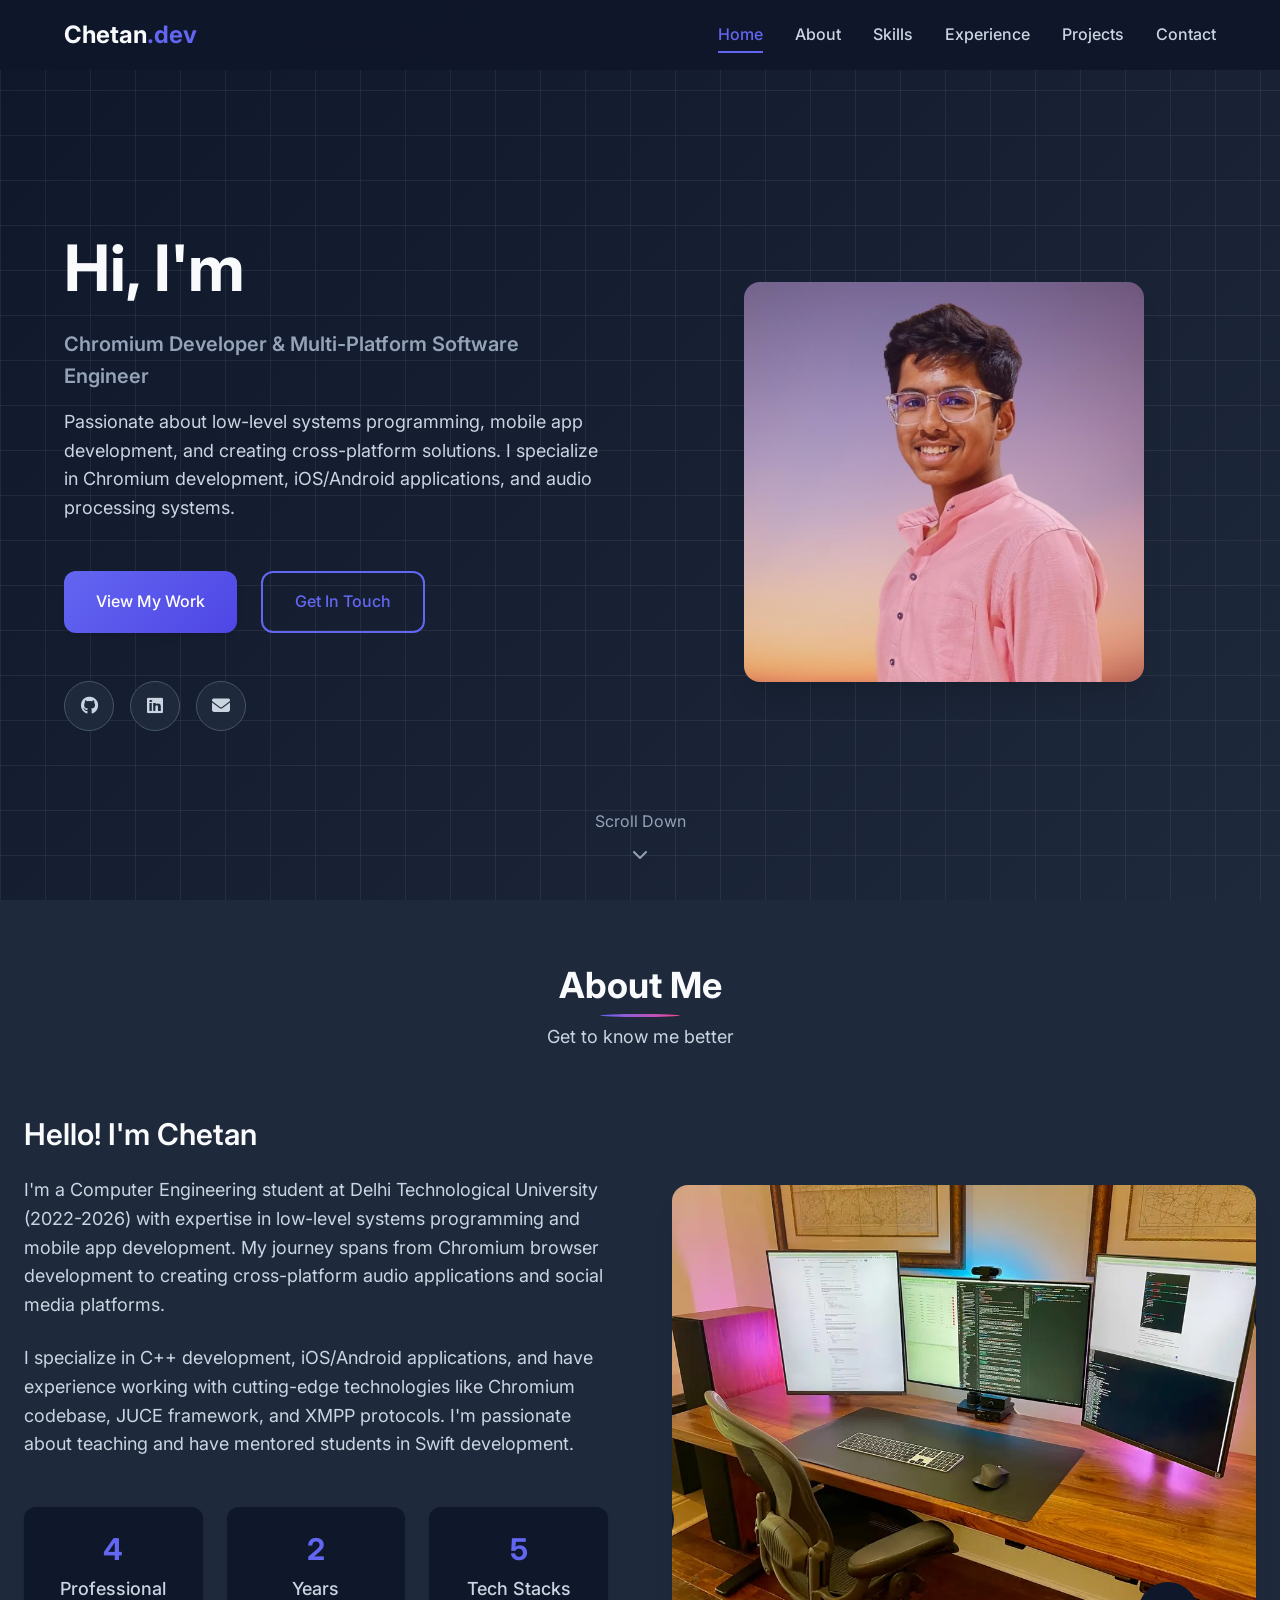
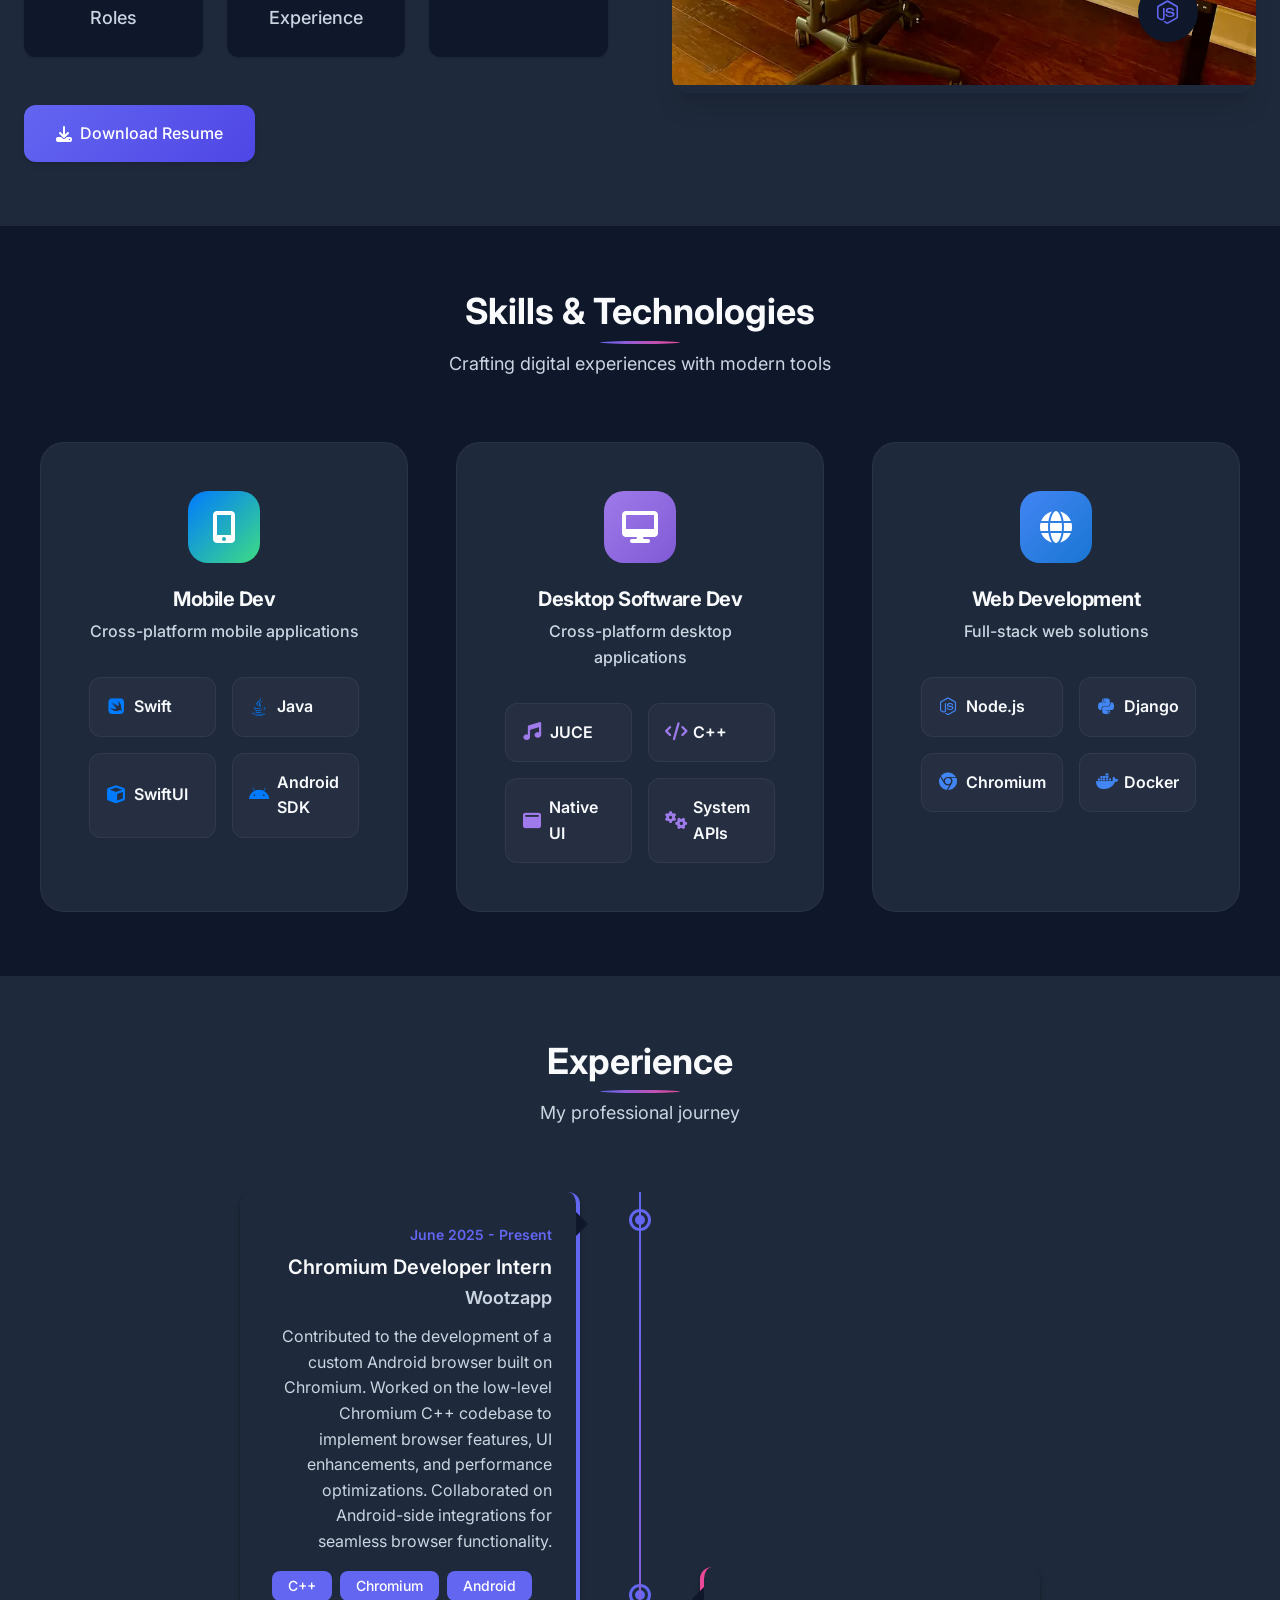
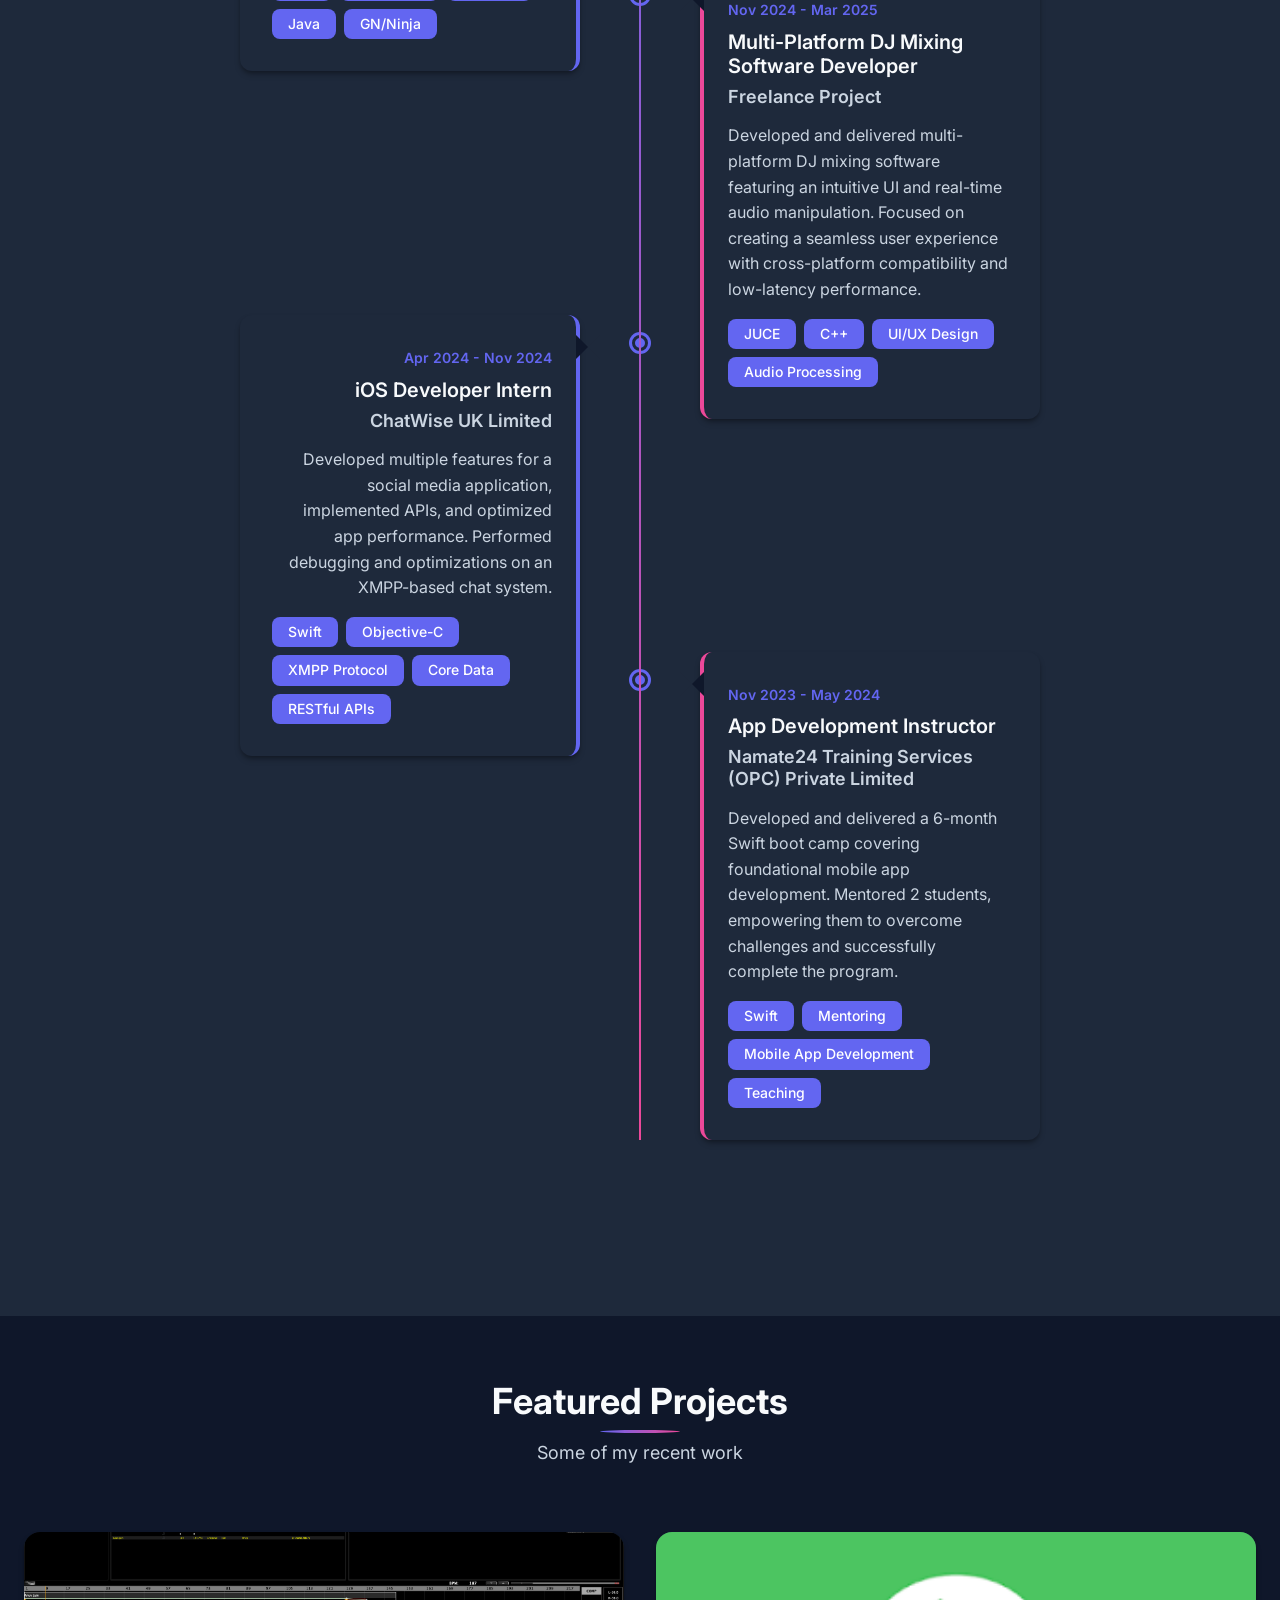
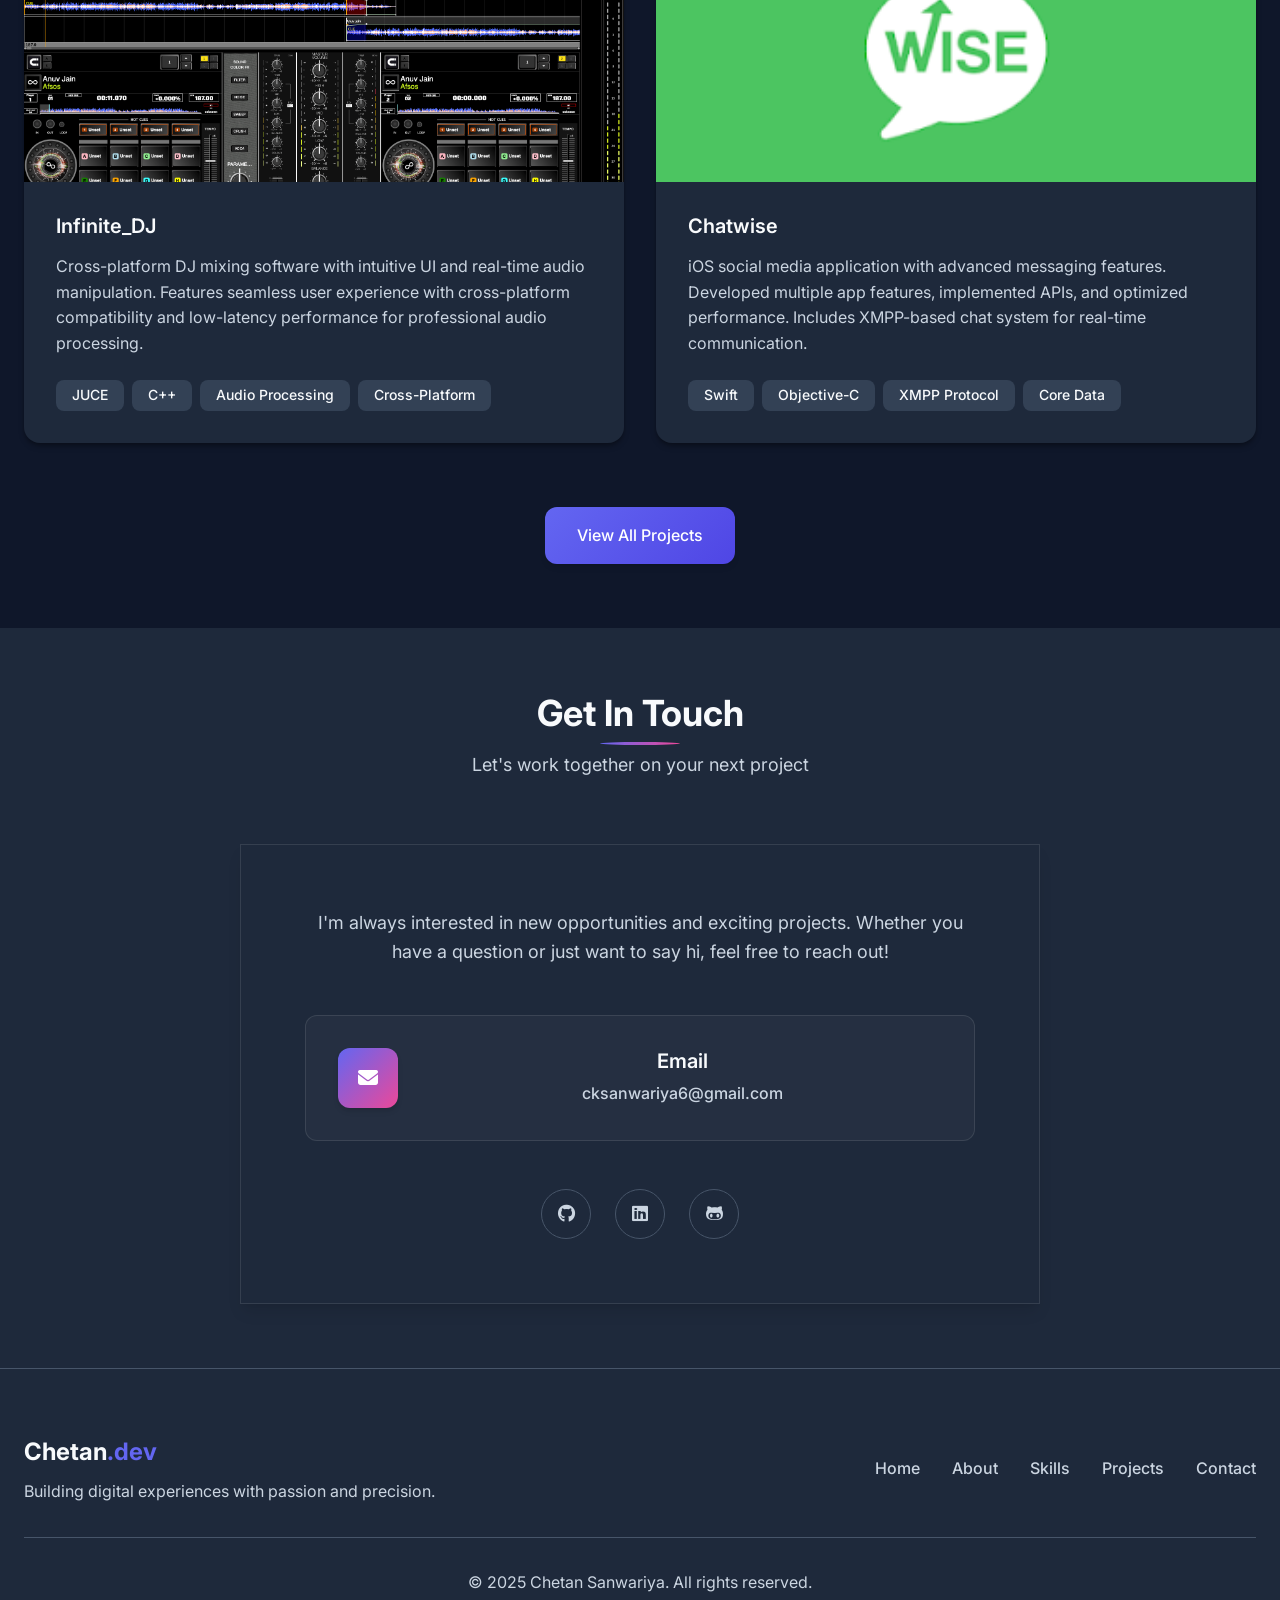
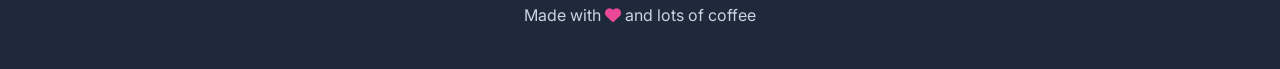
==== index.html @ a06274ca "create basic site" ====
<!DOCTYPE html>
<html lang="en">
<head>
    <meta charset="UTF-8">
    <meta name="viewport" content="width=device-width, initial-scale=1.0">
    <title>Chetan - Portfolio</title>
    <meta name="description" content="Professional portfolio of Chetan - Chromium Developer, iOS Developer, and Multi-Platform Software Engineer">
    <meta name="keywords" content="chromium developer, ios developer, software engineer, portfolio, chetan, c++, swift, juce">
    <meta name="author" content="Chetan Sanwariya">
    
    <!-- Favicon -->
    <link rel="icon" type="image/x-icon" href="assets/icons/favicon.ico">
    
    <!-- CSS -->
    <link rel="stylesheet" href="assets/css/style.css">
    <link rel="stylesheet" href="assets/css/responsive.css">
    
    <!-- Google Fonts -->
    <link href="https://fonts.googleapis.com/css2?family=Inter:wght@300;400;500;600;700&display=swap" rel="stylesheet">
    
    <!-- Font Awesome Icons -->
    <link rel="stylesheet" href="https://cdnjs.cloudflare.com/ajax/libs/font-awesome/6.4.0/css/all.min.css">
    
    <!-- AOS Animation Library -->
    <link href="https://unpkg.com/aos@2.3.1/dist/aos.css" rel="stylesheet">
</head>
<body>
    <!-- Loading Screen -->
    <div id="loading-screen">
        <div class="loader">
            <div class="loader-inner"></div>
        </div>
    </div>

    <!-- Navigation -->
    <nav class="navbar" id="navbar">
        <div class="nav-container">
            <div class="nav-logo">
                <a href="#home">Chetan<span>.dev</span></a>
            </div>
            <div class="nav-menu" id="nav-menu">
                <a href="#home" class="nav-link active">Home</a>
                <a href="#about" class="nav-link">About</a>
                <a href="#skills" class="nav-link">Skills</a>
                <a href="#experience" class="nav-link">Experience</a>
                <a href="#projects" class="nav-link">Projects</a>
                <a href="#contact" class="nav-link">Contact</a>
            </div>
            <div class="nav-toggle" id="nav-toggle">
                <span></span>
                <span></span>
                <span></span>
            </div>
        </div>
    </nav>

    <!-- Hero Section -->
    <section id="home" class="hero">
        <div class="hero-container">
            <div class="hero-content" data-aos="fade-up">
                <div class="hero-text">
                    <h1 class="hero-title">
                        Hi, I'm <span class="gradient-text">Chetan</span>
                    </h1>
                    <p class="hero-subtitle">Chromium Developer & Multi-Platform Software Engineer</p>
                    <p class="hero-description">
                        Passionate about low-level systems programming, mobile app development, and creating cross-platform solutions.
                        I specialize in Chromium development, iOS/Android applications, and audio processing systems.
                    </p>
                    <div class="hero-buttons">
                        <a href="#projects" class="btn btn-primary">View My Work</a>
                        <a href="#contact" class="btn btn-secondary">Get In Touch</a>
                    </div>
                    <div class="hero-social">
                        <a href="https://github.com/Dramaticking" target="_blank" class="social-link">
                            <i class="fab fa-github"></i>
                        </a>
                        <a href="https://linkedin.com/in/Chetan" target="_blank" class="social-link">
                            <i class="fab fa-linkedin"></i>
                        </a>
                        <a href="mailto:cksanwariya6@gmail.com" class="social-link">
                            <i class="fas fa-envelope"></i>
                        </a>
                    </div>
                </div>
                <div class="hero-image">
                    <div class="image-container">
                        <img src="assets/images/profile.jpg" alt=" Chetan Sanwariya" class="profile-img">
                        <div class="image-overlay"></div>
                    </div>
                </div>
            </div>
            <div class="scroll-indicator">
                <span>Scroll Down</span>
                <div class="scroll-arrow">
                    <i class="fas fa-chevron-down"></i>
                </div>
            </div>
        </div>
    </section>

    <!-- About Section -->
    <section id="about" class="about">
        <div class="container">
            <div class="section-header" data-aos="fade-up">
                <h2 class="section-title">About Me</h2>
                <p class="section-subtitle">Get to know me better</p>
            </div>
            <div class="about-content">
                <div class="about-text" data-aos="fade-right">
                    <h3>Hello! I'm Chetan</h3>
                    <p>
                        I'm a Computer Engineering student at Delhi Technological University (2022-2026) with expertise in 
                        low-level systems programming and mobile app development. My journey spans from Chromium browser development 
                        to creating cross-platform audio applications and social media platforms.
                    </p>
                    <p>
                        I specialize in C++ development, iOS/Android applications, and have experience working with 
                        cutting-edge technologies like Chromium codebase, JUCE framework, and XMPP protocols. 
                        I'm passionate about teaching and have mentored students in Swift development.
                    </p>
                    <div class="about-stats">
                        <div class="stat">
                            <h4>4+</h4>
                            <p>Professional Roles</p>
                        </div>
                        <div class="stat">
                            <h4>2+</h4>
                            <p>Years Experience</p>
                        </div>
                        <div class="stat">
                            <h4>5+</h4>
                            <p>Tech Stacks</p>
                        </div>
                    </div>
                    <a href="assets/documents/Chetan_Resume.pdf" download class="btn btn-primary">
                        <i class="fas fa-download"></i> Download Resume
                    </a>
                </div>
                <div class="about-image" data-aos="fade-left">
                    <div class="about-img-container">
                        <img src="assets/images/about-me.jpg" alt="About Chetan" class="about-img">
                        <div class="floating-elements">
                            <div class="floating-element" style="--delay: 0s">
                                <i class="fab fa-js"></i>
                            </div>
                            <div class="floating-element" style="--delay: 1s">
                                <i class="fab fa-react"></i>
                            </div>
                            <div class="floating-element" style="--delay: 2s">
                                <i class="fab fa-node-js"></i>
                            </div>
                        </div>
                    </div>
                </div>
            </div>
        </div>
    </section>

    <!-- Skills Section -->
    <section id="skills" class="skills">
        <div class="container">
            <div class="section-header" data-aos="fade-up">
                <h2 class="section-title">Skills & Technologies</h2>
                <p class="section-subtitle">Crafting digital experiences with modern tools</p>
            </div>
            
            <div class="skills-platform-grid" data-aos="fade-up" data-aos-delay="200">
                <!-- Mobile Platform -->
                <div class="platform-card mobile-platform">
                    <div class="platform-header">
                        <div class="platform-icon">
                            <i class="fas fa-mobile-alt"></i>
                        </div>
                        <h3>Mobile Dev</h3>
                        <p class="platform-subtitle">Cross-platform mobile applications</p>
                    </div>
                    <div class="platform-technologies">
                        <div class="tech-item">
                            <i class="fab fa-swift"></i>
                            <span>Swift</span>
                        </div>
                        <div class="tech-item">
                            <i class="fab fa-java"></i>
                            <span>Java</span>
                        </div>
                        <div class="tech-item">
                            <i class="fas fa-cube"></i>
                            <span>SwiftUI</span>
                        </div>
                        <div class="tech-item">
                            <i class="fab fa-android"></i>
                            <span>Android SDK</span>
                        </div>
                    </div>
                </div>

                <!-- Desktop Platform -->
                <div class="platform-card desktop-platform">
                    <div class="platform-header">
                        <div class="platform-icon">
                            <i class="fas fa-desktop"></i>
                        </div>
                        <h3>Desktop Software Dev</h3>
                        <p class="platform-subtitle">Cross-platform desktop applications</p>
                    </div>
                    <div class="platform-technologies">
                        <div class="tech-item">
                            <i class="fas fa-music"></i>
                            <span>JUCE</span>
                        </div>
                        <div class="tech-item">
                            <i class="fas fa-code"></i>
                            <span>C++</span>
                        </div>
                        <div class="tech-item">
                            <i class="fas fa-window-maximize"></i>
                            <span>Native UI</span>
                        </div>
                        <div class="tech-item">
                            <i class="fas fa-cogs"></i>
                            <span>System APIs</span>
                        </div>
                    </div>
                </div>

                <!-- Web Platform -->
                <div class="platform-card web-platform">
                    <div class="platform-header">
                        <div class="platform-icon">
                            <i class="fas fa-globe"></i>
                        </div>
                        <h3>Web Development</h3>
                        <p class="platform-subtitle">Full-stack web solutions</p>
                    </div>
                    <div class="platform-technologies">
                        <div class="tech-item">
                            <i class="fab fa-node-js"></i>
                            <span>Node.js</span>
                        </div>
                        <div class="tech-item">
                            <i class="fab fa-python"></i>
                            <span>Django</span>
                        </div>
                        <div class="tech-item">
                            <i class="fab fa-chrome"></i>
                            <span>Chromium</span>
                        </div>
                        <div class="tech-item">
                            <i class="fab fa-docker"></i>
                            <span>Docker</span>
                        </div>
                    </div>
                </div>
            </div>
        </div>
    </section>

    <!-- Experience Section -->
    <section id="experience" class="experience">
        <div class="container">
            <div class="section-header" data-aos="fade-up">
                <h2 class="section-title">Experience</h2>
                <p class="section-subtitle">My professional journey</p>
            </div>
            <div class="timeline">
                <div class="timeline-item" data-aos="fade-up" data-aos-delay="100">
                    <div class="timeline-dot"></div>
                    <div class="timeline-content">
                        <div class="timeline-date">June 2025 - Present</div>
                        <h3>Chromium Developer Intern</h3>
                        <h4>Wootzapp</h4>
                        <p>
                            Contributed to the development of a custom Android browser built on Chromium.
                            Worked on the low-level Chromium C++ codebase to implement browser features, UI enhancements, and performance optimizations.
                            Collaborated on Android-side integrations for seamless browser functionality.
                        </p>
                        <div class="timeline-skills">
                            <span>C++</span>
                            <span>Chromium</span>
                            <span>Android</span>
                            <span>Java</span>
                            <span>GN/Ninja</span>
                        </div>
                    </div>
                </div>
                
                <div class="timeline-item" data-aos="fade-up" data-aos-delay="200">
                    <div class="timeline-dot"></div>
                    <div class="timeline-content">
                        <div class="timeline-date">Nov 2024 - Mar 2025</div>
                        <h3>Multi-Platform DJ Mixing Software Developer</h3>
                        <h4>Freelance Project</h4>
                        <p>
                            Developed and delivered multi-platform DJ mixing software featuring an intuitive UI and real-time audio manipulation.
                            Focused on creating a seamless user experience with cross-platform compatibility and low-latency performance.
                        </p>
                        <div class="timeline-skills">
                            <span>JUCE</span>
                            <span>C++</span>
                            <span>UI/UX Design</span>
                            <span>Audio Processing</span>
                        </div>
                    </div>
                </div>
                
                <div class="timeline-item" data-aos="fade-up" data-aos-delay="300">
                    <div class="timeline-dot"></div>
                    <div class="timeline-content">
                        <div class="timeline-date">Apr 2024 - Nov 2024</div>
                        <h3>iOS Developer Intern</h3>
                        <h4>ChatWise UK Limited</h4>
                        <p>
                            Developed multiple features for a social media application, implemented APIs, and optimized app performance.
                            Performed debugging and optimizations on an XMPP-based chat system.
                        </p>
                        <div class="timeline-skills">
                            <span>Swift</span>
                            <span>Objective-C</span>
                            <span>XMPP Protocol</span>
                            <span>Core Data</span>
                            <span>RESTful APIs</span>
                        </div>
                    </div>
                </div>

                <div class="timeline-item" data-aos="fade-up" data-aos-delay="400">
                    <div class="timeline-dot"></div>
                    <div class="timeline-content">
                        <div class="timeline-date">Nov 2023 - May 2024</div>
                        <h3>App Development Instructor</h3>
                        <h4>Namate24 Training Services (OPC) Private Limited</h4>
                        <p>
                            Developed and delivered a 6-month Swift boot camp covering foundational mobile app development.
                            Mentored 2 students, empowering them to overcome challenges and successfully complete the program.
                        </p>
                        <div class="timeline-skills">
                            <span>Swift</span>
                            <span>Mentoring</span>
                            <span>Mobile App Development</span>
                            <span>Teaching</span>
                        </div>
                    </div>
                </div>
            </div>
        </div>
    </section>

    <!-- Projects Section -->
    <section id="projects" class="projects">
        <div class="container">
            <div class="section-header" data-aos="fade-up">
                <h2 class="section-title">Featured Projects</h2>
                <p class="section-subtitle">Some of my recent work</p>
            </div>
            <div class="projects-grid">
                <div class="project-card" data-aos="fade-up" data-aos-delay="100">
                    <div class="project-image">
                        <img src="assets/images/infinite_DJ.jpg" alt="Infinite_DJ">
                        <div class="project-overlay">
                            <div class="project-links">
                                <a href="https://github.com/dramaticking99/DJ_Project" target="_blank" class="project-link" title="View Code">
                                    <i class="fab fa-github"></i>
                                </a>
                            </div>
                        </div>
                    </div>
                    <div class="project-content">
                        <h3>Infinite_DJ</h3>
                        <p>Cross-platform DJ mixing software with intuitive UI and real-time audio manipulation. Features seamless user experience with cross-platform compatibility and low-latency performance for professional audio processing.</p>
                        <div class="project-tech">
                            <span>JUCE</span>
                            <span>C++</span>
                            <span>Audio Processing</span>
                            <span>Cross-Platform</span>
                        </div>
                    </div>
                </div>
                
                <div class="project-card" data-aos="fade-up" data-aos-delay="200">
                    <div class="project-image">
                        <img src="assets/images/chatwise.jpg" alt="Chatwise">
                        <div class="project-overlay">
                            <div class="project-links">
                                <!-- No links for Chatwise -->
                            </div>
                        </div>
                    </div>
                    <div class="project-content">
                        <h3>Chatwise</h3>
                        <p>iOS social media application with advanced messaging features. Developed multiple app features, implemented APIs, and optimized performance. Includes XMPP-based chat system for real-time communication.</p>
                        <div class="project-tech">
                            <span>Swift</span>
                            <span>Objective-C</span>
                            <span>XMPP Protocol</span>
                            <span>Core Data</span>
                        </div>
                    </div>
                </div>
            </div>
            <div class="projects-cta" data-aos="fade-up">
                <a href="https://github.com/dramaticking99?tab=repositories" target="_blank" rel="noopener noreferrer" class="btn btn-primary">View All Projects</a>
            </div>
        </div>
    </section>

    <!-- Contact Section -->
    <section id="contact" class="contact">
        <div class="container">
            <div class="section-header" data-aos="fade-up">
                <h2 class="section-title">Get In Touch</h2>
                <p class="section-subtitle">Let's work together on your next project</p>
            </div>
            <div class="contact-content">
                <div class="contact-info" data-aos="fade-right">
                    <p>
                        I'm always interested in new opportunities and exciting projects. 
                        Whether you have a question or just want to say hi, feel free to reach out!
                    </p>
                    <div class="contact-details">
                        <a href="mailto:cksanwariya6@gmail.com" class="contact-item">
                            <div class="contact-icon">
                                <i class="fas fa-envelope"></i>
                            </div>
                            <div class="contact-text">
                                <h4>Email</h4>
                                <p>cksanwariya6@gmail.com</p>
                            </div>
                        </a>
                    </div>
                    <div class="contact-social">
                        <a href="https://github.com/Dramaticking" target="_blank" class="social-link">
                            <i class="fab fa-github"></i>
                        </a>
                        <a href="https://linkedin.com/in/Chetan" target="_blank" class="social-link">
                            <i class="fab fa-linkedin"></i>
                        </a>
                        <a href="https://github.com/dramaticking99" target="_blank" class="social-link">
                            <i class="fab fa-github-alt"></i>
                        </a>
                    </div>
                </div>
            </div>
        </div>
    </section>

    <!-- Footer -->
    <footer class="footer">
        <div class="container">
            <div class="footer-content">
                <div class="footer-left">
                    <div class="footer-logo">
                        <a href="#home">Chetan<span>.dev</span></a>
                    </div>
                    <p>Building digital experiences with passion and precision.</p>
                </div>
                <div class="footer-right">
                    <div class="footer-links">
                        <a href="#home">Home</a>
                        <a href="#about">About</a>
                        <a href="#skills">Skills</a>
                        <a href="#projects">Projects</a>
                        <a href="#contact">Contact</a>
                    </div>
                </div>
            </div>
            <div class="footer-bottom">
                <p>&copy; 2025 Chetan Sanwariya. All rights reserved.</p>
                <p>Made with <i class="fas fa-heart"></i> and lots of coffee</p>
            </div>
        </div>
    </footer>

    <!-- Back to Top Button -->
    <button id="back-to-top" class="back-to-top">
        <i class="fas fa-chevron-up"></i>
    </button>

    <!-- JavaScript -->
    <script src="https://unpkg.com/aos@2.3.1/dist/aos.js"></script>
    <script src="assets/js/main.js"></script>
</body>
</html>
---- assets/css/style.css ----
/* ===== VARIABLES ===== */
:root {
  /* Colors */
  --primary-color: #6366f1;
  --primary-color-rgb: 99, 102, 241;
  --primary-dark: #4f46e5;
  --secondary-color: #ec4899;
  --accent-color: #10b981;
  --text-primary: #1f2937;
  --text-secondary: #6b7280;
  --text-light: #9ca3af;
  --bg-primary: #ffffff;
  --bg-secondary: #f9fafb;
  --bg-tertiary: #f3f4f6;
  --border-color: #e5e7eb;
  
  /* Dark mode colors */
  --dark-bg-primary: #0f172a;
  --dark-bg-secondary: #1e293b;
  --dark-bg-tertiary: #334155;
  --dark-text-primary: #f8fafc;
  --dark-text-secondary: #cbd5e1;
  --dark-text-light: #94a3b8;
  --dark-border-color: #475569;
  
  /* Typography */
  --font-primary: 'Inter', sans-serif;
  --font-size-xs: 0.75rem;
  --font-size-sm: 0.875rem;
  --font-size-base: 1rem;
  --font-size-lg: 1.125rem;
  --font-size-xl: 1.25rem;
  --font-size-2xl: 1.5rem;
  --font-size-3xl: 1.875rem;
  --font-size-4xl: 2.25rem;
  --font-size-5xl: 3rem;
  
  /* Spacing */
  --spacing-xs: 0.25rem;
  --spacing-sm: 0.5rem;
  --spacing-md: 1rem;
  --spacing-lg: 1.5rem;
  --spacing-xl: 2rem;
  --spacing-2xl: 3rem;
  --spacing-3xl: 4rem;
  
  /* Shadows */
  --shadow-sm: 0 1px 3px 0 rgba(0, 0, 0, 0.1), 0 1px 2px 0 rgba(0, 0, 0, 0.06);
  --shadow-md: 0 4px 6px -1px rgba(0, 0, 0, 0.1), 0 2px 4px -1px rgba(0, 0, 0, 0.06);
  --shadow-lg: 0 10px 15px -3px rgba(0, 0, 0, 0.1), 0 4px 6px -2px rgba(0, 0, 0, 0.05);
  --shadow-xl: 0 20px 25px -5px rgba(0, 0, 0, 0.1), 0 10px 10px -5px rgba(0, 0, 0, 0.04);
  
  /* Border radius */
  --radius-sm: 0.25rem;
  --radius-md: 0.5rem;
  --radius-lg: 0.75rem;
  --radius-xl: 1rem;
  --radius-full: 50%;
  
  /* Transitions */
  --transition-fast: 0.15s ease-in-out;
  --transition-normal: 0.3s ease-in-out;
  --transition-slow: 0.5s ease-in-out;
  
  /* Z-index */
  --z-dropdown: 1000;
  --z-sticky: 1020;
  --z-fixed: 1030;
  --z-modal-backdrop: 1040;
  --z-modal: 1050;
  --z-popover: 1060;
  --z-tooltip: 1070;
}

/* Dark mode variables */
[data-theme="dark"] {
  --text-primary: var(--dark-text-primary);
  --text-secondary: var(--dark-text-secondary);
  --text-light: var(--dark-text-light);
  --bg-primary: var(--dark-bg-primary);
  --bg-secondary: var(--dark-bg-secondary);
  --bg-tertiary: var(--dark-bg-tertiary);
  --border-color: var(--dark-border-color);
}

/* ===== BASE STYLES ===== */
* {
  margin: 0;
  padding: 0;
  box-sizing: border-box;
}

html {
  scroll-behavior: smooth;
  font-size: 16px;
  scroll-padding-top: 100px; /* Account for fixed navbar */
}

body {
  font-family: var(--font-primary);
  font-size: var(--font-size-base);
  line-height: 1.6;
  color: var(--text-primary);
  background-color: var(--bg-primary);
  overflow-x: hidden;
  transition: all var(--transition-normal);
}

/* Ensure all sections have proper spacing */
section {
  position: relative;
  z-index: 1;
}

/* ===== TYPOGRAPHY ===== */
h1, h2, h3, h4, h5, h6 {
  font-weight: 600;
  line-height: 1.2;
  margin-bottom: var(--spacing-md);
}

h1 { font-size: var(--font-size-5xl); }
h2 { font-size: var(--font-size-4xl); }
h3 { font-size: var(--font-size-3xl); }
h4 { font-size: var(--font-size-2xl); }
h5 { font-size: var(--font-size-xl); }
h6 { font-size: var(--font-size-lg); }

p {
  margin-bottom: var(--spacing-md);
  color: var(--text-secondary);
}

a {
  text-decoration: none;
  color: var(--primary-color);
  transition: all var(--transition-fast);
}

a:hover {
  color: var(--primary-dark);
}

/* ===== UTILITIES ===== */
.container {
  max-width: 1200px;
  margin: 0 auto;
  padding: 0 var(--spacing-lg);
}

@media (max-width: 768px) {
  .container {
    padding: 0 var(--spacing-md);
  }
}

.gradient-text {
  background: linear-gradient(135deg, var(--primary-color), var(--secondary-color));
  -webkit-background-clip: text;
  -webkit-text-fill-color: transparent;
  background-clip: text;
}

.section-header {
  text-align: center;
  margin-bottom: var(--spacing-3xl);
}

.section-title {
  font-size: var(--font-size-4xl);
  font-weight: 700;
  margin-bottom: var(--spacing-md);
  position: relative;
}

.section-title::after {
  content: '';
  position: absolute;
  bottom: -10px;
  left: 50%;
  transform: translateX(-50%);
  width: 80px;
  height: 3px;
  background: linear-gradient(90deg, var(--primary-color), var(--secondary-color));
  border-radius: var(--radius-full);
}

.section-subtitle {
  font-size: var(--font-size-lg);
  color: var(--text-secondary);
  font-weight: 400;
}

/* ===== BUTTONS ===== */
.btn {
  display: inline-flex;
  align-items: center;
  justify-content: center;
  gap: var(--spacing-sm);
  padding: var(--spacing-md) var(--spacing-xl);
  border: none;
  border-radius: var(--radius-lg);
  font-size: var(--font-size-base);
  font-weight: 500;
  text-decoration: none;
  cursor: pointer;
  transition: all var(--transition-normal);
  position: relative;
  overflow: hidden;
}

.btn-primary {
  background: linear-gradient(135deg, var(--primary-color), var(--primary-dark));
  color: white;
  box-shadow: var(--shadow-md);
}

.btn-primary:hover {
  transform: translateY(-2px);
  box-shadow: var(--shadow-lg);
  color: white;
}

.btn-primary::before {
  content: '';
  position: absolute;
  top: 0;
  left: -100%;
  width: 100%;
  height: 100%;
  background: linear-gradient(90deg, transparent, rgba(255, 255, 255, 0.2), transparent);
  transition: left 0.5s;
}

.btn-primary:hover::before {
  left: 100%;
}

.btn-secondary {
  background: transparent;
  color: var(--primary-color);
  border: 2px solid var(--primary-color);
}

.btn-secondary:hover {
  background: var(--primary-color);
  color: white;
  transform: translateY(-2px);
  box-shadow: var(--shadow-md);
}

/* ===== LOADING SCREEN ===== */
#loading-screen {
  position: fixed;
  top: 0;
  left: 0;
  width: 100%;
  height: 100%;
  background: var(--bg-primary);
  display: flex;
  justify-content: center;
  align-items: center;
  z-index: 9999;
  transition: opacity var(--transition-slow), visibility var(--transition-slow);
}

#loading-screen.hidden {
  opacity: 0;
  visibility: hidden;
}

.loader {
  width: 60px;
  height: 60px;
  border: 3px solid var(--border-color);
  border-top: 3px solid var(--primary-color);
  border-radius: var(--radius-full);
  animation: spin 1s linear infinite;
}

@keyframes spin {
  0% { transform: rotate(0deg); }
  100% { transform: rotate(360deg); }
}

/* ===== NAVIGATION ===== */
.navbar {
  position: fixed;
  top: 0;
  left: 0;
  width: 100%;
  background: rgba(15, 23, 42, 0.95);
  backdrop-filter: blur(10px);
  z-index: var(--z-fixed);
  transition: all var(--transition-normal);
}

[data-theme="dark"] .navbar {
  background: rgba(15, 23, 42, 0.95);
}

/* Additional dark mode styles */
[data-theme="dark"] .hero {
  background: linear-gradient(135deg, var(--dark-bg-primary) 0%, var(--dark-bg-secondary) 100%);
}

[data-theme="dark"] .section-title {
  color: var(--dark-text-primary);
}

[data-theme="dark"] .section-subtitle {
  color: var(--dark-text-secondary);
}

[data-theme="dark"] .timeline-content {
  background: var(--dark-bg-secondary);
  border-color: var(--dark-border-color);
  box-shadow: 0 4px 6px -1px rgba(0, 0, 0, 0.3), 0 2px 4px -1px rgba(0, 0, 0, 0.2);
}

[data-theme="dark"] .timeline-content::before {
  border-left-color: var(--dark-bg-secondary);
  border-right-color: var(--dark-bg-secondary);
}

[data-theme="dark"] .project-card {
  background: var(--dark-bg-secondary);
  border-color: var(--dark-border-color);
  box-shadow: 0 4px 6px -1px rgba(0, 0, 0, 0.3), 0 2px 4px -1px rgba(0, 0, 0, 0.2);
}

[data-theme="dark"] .project-card:hover {
  box-shadow: 0 10px 15px -3px rgba(0, 0, 0, 0.4), 0 4px 6px -2px rgba(0, 0, 0, 0.3);
}

[data-theme="dark"] .skill-card {
  background: var(--dark-bg-secondary);
  border-color: var(--dark-border-color);
  box-shadow: 0 4px 6px -1px rgba(0, 0, 0, 0.3), 0 2px 4px -1px rgba(0, 0, 0, 0.2);
}

[data-theme="dark"] .contact-form {
  background: var(--dark-bg-secondary);
  border-color: var(--dark-border-color);
}

[data-theme="dark"] .contact-form .form-group input,
[data-theme="dark"] .contact-form .form-group textarea {
  background: var(--dark-bg-tertiary);
  color: var(--dark-text-primary);
  border-color: var(--dark-border-color);
}

[data-theme="dark"] .contact-form .form-group input::placeholder,
[data-theme="dark"] .contact-form .form-group textarea::placeholder {
  color: var(--dark-text-light);
}

[data-theme="dark"] .contact-form .form-group input:focus,
[data-theme="dark"] .contact-form .form-group textarea:focus {
  border-color: var(--primary-color);
  box-shadow: 0 0 0 3px rgba(99, 102, 241, 0.1);
}

[data-theme="dark"] .filter-btn {
  background: var(--dark-bg-secondary);
  color: var(--dark-text-secondary);
  border-color: var(--dark-border-color);
}

[data-theme="dark"] .filter-btn:hover,
[data-theme="dark"] .filter-btn.active {
  background: var(--primary-color);
  color: white;
  border-color: var(--primary-color);
}

[data-theme="dark"] .footer {
  background: var(--dark-bg-secondary);
  border-top: 1px solid var(--dark-border-color);
}

[data-theme="dark"] .nav-menu {
  background: transparent;
  border: none;
}

[data-theme="dark"] .nav-link {
  color: var(--dark-text-secondary);
}

[data-theme="dark"] .nav-link:hover,
[data-theme="dark"] .nav-link.active {
  color: var(--primary-color);
}

[data-theme="dark"] .back-to-top {
  background: var(--dark-bg-secondary);
  color: var(--dark-text-primary);
  border: 1px solid var(--dark-border-color);
  box-shadow: 0 4px 6px -1px rgba(0, 0, 0, 0.3);
}

[data-theme="dark"] .back-to-top:hover {
  background: var(--primary-color);
  color: white;
}

[data-theme="dark"] .loading-screen {
  background: var(--dark-bg-primary);
}

[data-theme="dark"] .loading-spinner::before {
  border-top-color: var(--primary-color);
}

[data-theme="dark"] .about-content p,
[data-theme="dark"] .timeline-content p,
[data-theme="dark"] .project-description {
  color: var(--dark-text-secondary);
}

[data-theme="dark"] .hero-subtitle {
  color: var(--dark-text-light);
}

[data-theme="dark"] .social-links a {
  background: var(--dark-bg-secondary);
  color: var(--dark-text-secondary);
  border: 1px solid var(--dark-border-color);
}

[data-theme="dark"] .social-links a:hover {
  background: var(--primary-color);
  color: white;
  border-color: var(--primary-color);
}

/* Dark mode for mobile navigation */
@media (max-width: 768px) {
  [data-theme="dark"] .nav-menu {
    background: var(--dark-bg-primary);
    border-top: 1px solid var(--dark-border-color);
    border-left: none;
    border-right: none;
    border-bottom: none;
  }
  
  [data-theme="dark"] .nav-toggle span {
    background: var(--dark-text-primary);
  }
}

.nav-container {
  display: flex;
  justify-content: space-between;
  align-items: center;
  padding: var(--spacing-md) var(--spacing-lg);
  max-width: 1200px;
  margin: 0 auto;
}

.nav-logo a {
  font-size: var(--font-size-2xl);
  font-weight: 700;
  color: var(--text-primary);
}

.nav-logo span {
  color: var(--primary-color);
}

.nav-menu {
  display: flex;
  align-items: center;
  gap: var(--spacing-xl);
}

.nav-link {
  font-weight: 500;
  color: var(--text-secondary);
  position: relative;
  transition: all var(--transition-fast);
}

.nav-link:hover,
.nav-link.active {
  color: var(--primary-color);
}

.nav-link::before {
  content: '';
  position: absolute;
  bottom: -5px;
  left: 0;
  width: 0;
  height: 2px;
  background: var(--primary-color);
  transition: width var(--transition-fast);
}

.nav-link:hover::before,
.nav-link.active::before {
  width: 100%;
}

.nav-toggle {
  display: none;
  flex-direction: column;
  cursor: pointer;
  gap: 4px;
}

.nav-toggle span {
  width: 25px;
  height: 3px;
  background: var(--text-primary);
  transition: all var(--transition-fast);
}

/* ===== HERO SECTION ===== */
.hero {
  min-height: 100vh;
  display: flex;
  align-items: center;
  padding: calc(80px + var(--spacing-2xl)) 0 var(--spacing-3xl) 0;
  background: linear-gradient(135deg, var(--bg-primary) 0%, var(--bg-secondary) 100%);
  position: relative;
  overflow: hidden;
}

.hero::before {
  content: '';
  position: absolute;
  top: 0;
  left: 0;
  width: 100%;
  height: 100%;
  background: url('data:image/svg+xml,<svg xmlns="http://www.w3.org/2000/svg" viewBox="0 0 1000 1000"><defs><pattern id="grid" width="50" height="50" patternUnits="userSpaceOnUse"><path d="M 50 0 L 0 0 0 50" fill="none" stroke="%23e5e7eb" stroke-width="1" opacity="0.3"/></pattern></defs><rect width="100%" height="100%" fill="url(%23grid)"/></svg>');
  opacity: 0.5;
  z-index: -1;
}

.hero-container {
  max-width: 1200px;
  margin: 0 auto;
  padding: 0 var(--spacing-lg);
}

.hero-content {
  display: grid;
  grid-template-columns: 1fr 1fr;
  gap: var(--spacing-3xl);
  align-items: center;
}

.hero-text {
  max-width: 600px;
}

.hero-title {
  font-size: var(--font-size-5xl);
  font-weight: 700;
  margin-bottom: var(--spacing-lg);
  line-height: 1.1;
}

.hero-subtitle {
  font-size: var(--font-size-xl);
  color: var(--primary-color);
  font-weight: 600;
  margin-bottom: var(--spacing-md);
}

.hero-description {
  font-size: var(--font-size-lg);
  color: var(--text-secondary);
  margin-bottom: var(--spacing-2xl);
}

.hero-buttons {
  display: flex;
  gap: var(--spacing-lg);
  margin-bottom: var(--spacing-2xl);
}

.hero-social {
  display: flex;
  gap: var(--spacing-md);
}

.social-link {
  width: 50px;
  height: 50px;
  border-radius: var(--radius-full);
  background: var(--bg-secondary);
  border: 1px solid var(--border-color);
  display: flex;
  align-items: center;
  justify-content: center;
  font-size: var(--font-size-lg);
  color: var(--text-secondary);
  transition: all var(--transition-normal);
}

.social-link:hover {
  background: var(--primary-color);
  color: white;
  border-color: var(--primary-color);
  transform: translateY(-3px);
  box-shadow: var(--shadow-lg);
}

.hero-image {
  display: flex;
  justify-content: center;
  align-items: center;
}

.image-container {
  position: relative;
  width: 400px;
  height: 400px;
}

.profile-img {
  width: 100%;
  height: 100%;
  object-fit: cover;
  border-radius: var(--radius-xl);
  box-shadow: var(--shadow-xl);
}

.image-overlay {
  position: absolute;
  top: 0;
  left: 0;
  width: 100%;
  height: 100%;
  background: linear-gradient(135deg, var(--primary-color) 0%, var(--secondary-color) 100%);
  opacity: 0.1;
  border-radius: var(--radius-xl);
}

.scroll-indicator {
  position: absolute;
  bottom: var(--spacing-xl);
  left: 50%;
  transform: translateX(-50%);
  text-align: center;
  color: var(--text-light);
}

.scroll-arrow {
  margin-top: var(--spacing-sm);
  animation: bounce 2s infinite;
}

@keyframes bounce {
  0%, 20%, 50%, 80%, 100% {
    transform: translateY(0);
  }
  40% {
    transform: translateY(-10px);
  }
  60% {
    transform: translateY(-5px);
  }
}

/* ===== ABOUT SECTION ===== */
.about {
  padding: var(--spacing-3xl) 0;
  background: var(--bg-secondary);
  position: relative;
  z-index: 1;
}

.about-content {
  display: grid;
  grid-template-columns: 1fr 1fr;
  gap: var(--spacing-3xl);
  align-items: center;
}

.about-text h3 {
  font-size: var(--font-size-3xl);
  margin-bottom: var(--spacing-lg);
}

.about-text p {
  font-size: var(--font-size-lg);
  margin-bottom: var(--spacing-lg);
}

.about-stats {
  display: grid;
  grid-template-columns: repeat(3, 1fr);
  gap: var(--spacing-lg);
  margin: var(--spacing-2xl) 0;
}

.stat {
  text-align: center;
  padding: var(--spacing-lg);
  background: var(--bg-primary);
  border-radius: var(--radius-lg);
  box-shadow: var(--shadow-sm);
}

.stat h4 {
  font-size: var(--font-size-3xl);
  font-weight: 700;
  color: var(--primary-color);
  margin-bottom: var(--spacing-sm);
}

.stat p {
  color: var(--text-secondary);
  font-weight: 500;
  margin: 0;
}

.about-image {
  position: relative;
}

.about-img-container {
  position: relative;
  border-radius: var(--radius-xl);
  overflow: hidden;
  box-shadow: var(--shadow-xl);
}

.about-img {
  width: 100%;
  height: 500px;
  object-fit: cover;
}

.floating-elements {
  position: absolute;
  top: 0;
  left: 0;
  width: 100%;
  height: 100%;
}

.floating-element {
  position: absolute;
  width: 60px;
  height: 60px;
  background: var(--bg-primary);
  border-radius: var(--radius-full);
  display: flex;
  align-items: center;
  justify-content: center;
  font-size: var(--font-size-2xl);
  color: var(--primary-color);
  box-shadow: var(--shadow-lg);
  animation: float 6s ease-in-out infinite;
  animation-delay: var(--delay);
}

.floating-element:nth-child(1) {
  top: 20%;
  right: -10%;
}

.floating-element:nth-child(2) {
  top: 60%;
  left: -10%;
}

.floating-element:nth-child(3) {
  bottom: 10%;
  right: 10%;
}

@keyframes float {
  0%, 100% {
    transform: translateY(0px);
  }
  50% {
    transform: translateY(-20px);
  }
}

/* ===== SKILLS SECTION ===== */
.skills {
  padding: var(--spacing-3xl) 0;
  background: var(--bg-primary);
}

.skills-content {
  display: flex;
  flex-direction: column;
  gap: var(--spacing-3xl);
}

/* Platform Skills Grid */
.skills-platform-grid {
  display: grid;
  grid-template-columns: repeat(auto-fit, minmax(320px, 1fr));
  gap: var(--spacing-2xl);
  margin-top: var(--spacing-3xl);
  max-width: 1200px;
  margin-left: auto;
  margin-right: auto;
  justify-items: center;
}

.platform-card {
  background: var(--bg-secondary);
  border-radius: 24px;
  padding: var(--spacing-2xl);
  position: relative;
  overflow: hidden;
  transition: all 0.4s cubic-bezier(0.4, 0, 0.2, 1);
  border: 1px solid rgba(255, 255, 255, 0.05);
  backdrop-filter: blur(10px);
  width: 100%;
  max-width: 380px;
}

.platform-card::before {
  content: '';
  position: absolute;
  top: 0;
  left: 0;
  right: 0;
  height: 4px;
  transform: scaleX(0);
  transform-origin: left;
  transition: transform 0.4s cubic-bezier(0.4, 0, 0.2, 1);
}

.mobile-platform::before {
  background: linear-gradient(90deg, #007AFF, #3DDC84);
}

.desktop-platform::before {
  background: linear-gradient(90deg, #9F7AEA, #805AD5);
}

.web-platform::before {
  background: linear-gradient(90deg, #4285F4, #1976D2);
}

.platform-card:hover {
  transform: translateY(-8px);
  box-shadow: 0 25px 50px rgba(0, 0, 0, 0.25);
  border-color: rgba(255, 255, 255, 0.1);
}

.platform-card:hover::before {
  transform: scaleX(1);
}

.platform-header {
  text-align: center;
  margin-bottom: var(--spacing-xl);
}

.platform-icon {
  width: 72px;
  height: 72px;
  border-radius: 20px;
  display: flex;
  align-items: center;
  justify-content: center;
  font-size: 32px;
  color: white;
  margin: 0 auto var(--spacing-lg);
  transition: all 0.4s cubic-bezier(0.4, 0, 0.2, 1);
}

.mobile-platform .platform-icon {
  background: linear-gradient(135deg, #007AFF, #3DDC84);
}

.desktop-platform .platform-icon {
  background: linear-gradient(135deg, #9F7AEA, #805AD5);
}

.web-platform .platform-icon {
  background: linear-gradient(135deg, #4285F4, #1976D2);
}

.platform-card:hover .platform-icon {
  transform: scale(1.1) rotate(5deg);
  box-shadow: 0 15px 30px rgba(0, 0, 0, 0.2);
}

.platform-header h3 {
  font-size: var(--font-size-xl);
  font-weight: 700;
  color: var(--text-primary);
  margin: 0 0 var(--spacing-sm) 0;
  letter-spacing: -0.025em;
}

.platform-subtitle {
  color: var(--text-secondary);
  font-size: var(--font-size-base);
  margin: 0;
  font-weight: 500;
}

.platform-technologies {
  display: grid;
  grid-template-columns: repeat(2, 1fr);
  gap: var(--spacing-md);
}

.tech-item {
  display: flex;
  align-items: center;
  gap: var(--spacing-sm);
  padding: var(--spacing-md);
  background: rgba(255, 255, 255, 0.03);
  border-radius: 12px;
  transition: all 0.3s ease;
  border: 1px solid rgba(255, 255, 255, 0.05);
}

.tech-item:hover {
  background: rgba(255, 255, 255, 0.08);
  border-color: rgba(255, 255, 255, 0.1);
  transform: translateX(4px);
}

.tech-item i {
  font-size: var(--font-size-lg);
  width: 20px;
  text-align: center;
}

.mobile-platform .tech-item i {
  color: #007AFF;
}

.desktop-platform .tech-item i {
  color: #9F7AEA;
}

.web-platform .tech-item i {
  color: #4285F4;
}

.tech-item span {
  font-size: var(--font-size-base);
  font-weight: 600;
  color: var(--text-primary);
}

/* ===== EXPERIENCE SECTION ===== */
.experience {
  padding: var(--spacing-3xl) 0 calc(var(--spacing-3xl) + var(--spacing-2xl)) 0;
  background: var(--bg-secondary);
}

.timeline {
  position: relative;
  max-width: 800px;
  margin: 0 auto;
}

.timeline::before {
  content: '';
  position: absolute;
  left: 50%;
  top: 0;
  bottom: 0;
  width: 2px;
  background: linear-gradient(180deg, var(--primary-color), var(--secondary-color));
  transform: translateX(-50%);
  z-index: 1;
}

.timeline-item {
  position: relative;
  margin-bottom: calc(-15% + var(--spacing-md));
}

.timeline-item:last-child {
  margin-bottom: var(--spacing-3xl);
}

.timeline-item:nth-child(odd) .timeline-content {
  margin-left: 0;
  margin-right: calc(50% + 60px);
  padding-right: var(--spacing-lg);
  text-align: right;
  border-right: 4px solid var(--primary-color);
}

.timeline-item:nth-child(even) .timeline-content {
  margin-left: calc(50% + 60px);
  margin-right: 0;
  padding-left: var(--spacing-lg);
  text-align: left;
  border-left: 4px solid var(--primary-color);
}

.timeline-dot {
  position: absolute;
  left: 50%;
  top: 20px;
  width: 16px;
  height: 16px;
  background: var(--primary-color);
  border: 3px solid var(--bg-secondary);
  border-radius: var(--radius-full);
  transform: translateX(-50%);
  z-index: 2;
  box-shadow: 0 0 0 3px var(--primary-color);
}

.timeline-content {
  background: var(--bg-primary);
  padding: var(--spacing-xl);
  border-radius: var(--radius-lg);
  box-shadow: var(--shadow-md);
  position: relative;
  transition: all var(--transition-normal);
  z-index: 1;
}

.timeline-item:nth-child(odd) .timeline-content {
  border-left-color: var(--primary-color);
}

.timeline-item:nth-child(even) .timeline-content {
  border-left-color: var(--secondary-color);
}

.timeline-content:hover {
  transform: translateY(-5px);
  box-shadow: var(--shadow-lg);
  z-index: 10;
}

.timeline-content::before {
  content: '';
  position: absolute;
  top: 20px;
  width: 0;
  height: 0;
  border: 12px solid transparent;
}

.timeline-item:nth-child(odd) .timeline-content::before {
  right: -24px;
  border-left-color: var(--bg-primary);
}

.timeline-item:nth-child(even) .timeline-content::before {
  left: -24px;
  border-right-color: var(--bg-primary);
}

.timeline-date {
  font-size: var(--font-size-sm);
  color: var(--primary-color);
  font-weight: 600;
  margin-bottom: var(--spacing-sm);
}

.timeline-content h3 {
  font-size: var(--font-size-xl);
  margin-bottom: var(--spacing-sm);
}

.timeline-content h4 {
  font-size: var(--font-size-lg);
  color: var(--text-secondary);
  margin-bottom: var(--spacing-md);
}

.timeline-skills {
  display: flex;
  flex-wrap: wrap;
  gap: var(--spacing-sm);
  margin-top: var(--spacing-md);
}

.timeline-skills span {
  background: var(--primary-color);
  color: white;
  padding: var(--spacing-xs) var(--spacing-md);
  border-radius: var(--radius-md);
  font-size: var(--font-size-sm);
  font-weight: 500;
}

/* ===== PROJECTS SECTION ===== */
.projects {
  padding: var(--spacing-3xl) 0;
  background: var(--bg-primary);
}

.projects-filter {
  display: flex;
  justify-content: center;
  gap: var(--spacing-md);
  margin-bottom: var(--spacing-3xl);
  flex-wrap: wrap;
}

.filter-btn {
  padding: var(--spacing-md) var(--spacing-xl);
  background: var(--bg-secondary);
  border: 1px solid var(--border-color);
  border-radius: var(--radius-full);
  color: var(--text-secondary);
  font-weight: 500;
  cursor: pointer;
  transition: all var(--transition-fast);
}

.filter-btn:hover,
.filter-btn.active {
  background: var(--primary-color);
  color: white;
  border-color: var(--primary-color);
}

.projects-grid {
  display: grid;
  grid-template-columns: 1fr 1fr;
  gap: var(--spacing-xl);
  margin-bottom: var(--spacing-3xl);
}

.project-card {
  background: var(--bg-secondary);
  border-radius: var(--radius-xl);
  overflow: hidden;
  box-shadow: var(--shadow-md);
  transition: all var(--transition-normal);
}

.project-card:hover {
  transform: translateY(-10px);
  box-shadow: var(--shadow-xl);
}

.project-image {
  position: relative;
  height: 250px;
  overflow: hidden;
}

.project-image img {
  width: 100%;
  height: 100%;
  object-fit: cover;
  transition: transform var(--transition-slow);
}

.project-card:hover .project-image img {
  transform: scale(1.1);
}

.project-overlay {
  position: absolute;
  top: 0;
  left: 0;
  width: 100%;
  height: 100%;
  background: rgba(0, 0, 0, 0.8);
  display: flex;
  align-items: center;
  justify-content: center;
  opacity: 0;
  transition: opacity var(--transition-normal);
}

.project-card:hover .project-overlay {
  opacity: 1;
}

.project-links {
  display: flex;
  gap: var(--spacing-md);
}

.project-link {
  width: 50px;
  height: 50px;
  background: var(--primary-color);
  color: white;
  border-radius: var(--radius-full);
  display: flex;
  align-items: center;
  justify-content: center;
  font-size: var(--font-size-lg);
  transition: all var(--transition-fast);
}

.project-link:hover {
  background: var(--secondary-color);
  transform: scale(1.1);
}

.project-content {
  padding: var(--spacing-xl);
}

.project-content h3 {
  font-size: var(--font-size-xl);
  margin-bottom: var(--spacing-md);
}

.project-content p {
  color: var(--text-secondary);
  margin-bottom: var(--spacing-lg);
}

.project-tech {
  display: flex;
  flex-wrap: wrap;
  gap: var(--spacing-sm);
}

.project-tech span {
  background: var(--bg-tertiary);
  color: var(--text-primary);
  padding: var(--spacing-xs) var(--spacing-md);
  border-radius: 8px !important;
  font-size: var(--font-size-sm);
  font-weight: 500;
}

.projects-cta {
  text-align: center;
}

/* ===== CONTACT SECTION ===== */
.contact {
  padding: var(--spacing-3xl) 0;
  background: var(--bg-secondary);
}

.contact-content {
  max-width: 800px;
  margin: 0 auto;
  text-align: center;
}

.contact-info {
  background: var(--bg-secondary);
  padding: var(--spacing-3xl);
  border-radius: var(--radius-2xl);
  box-shadow: var(--shadow-lg);
  border: 1px solid rgba(255, 255, 255, 0.1);
}

.contact-info h3 {
  font-size: var(--font-size-3xl);
  margin-bottom: var(--spacing-lg);
}

.contact-info p {
  font-size: var(--font-size-lg);
  margin-bottom: var(--spacing-2xl);
}

.contact-details {
  display: flex;
  flex-direction: column;
  gap: var(--spacing-xl);
  margin: var(--spacing-2xl) 0;
}

.contact-item {
  background: rgba(255, 255, 255, 0.03);
  padding: var(--spacing-xl);
  border-radius: var(--radius-lg);
  border: 1px solid rgba(255, 255, 255, 0.1);
  transition: all var(--transition-normal);
  display: flex;
  align-items: center;
  gap: var(--spacing-lg);
  text-decoration: none;
  color: inherit;
  cursor: pointer;
}

.contact-item:hover {
  background: rgba(255, 255, 255, 0.08);
  transform: translateY(-2px);
  box-shadow: var(--shadow-md);
  text-decoration: none;
  color: inherit;
}

.contact-icon {
  width: 60px;
  height: 60px;
  background: linear-gradient(135deg, var(--primary-color), var(--secondary-color));
  color: white;
  border-radius: var(--radius-lg);
  display: flex;
  align-items: center;
  justify-content: center;
  font-size: var(--font-size-xl);
  flex-shrink: 0;
  box-shadow: var(--shadow-md);
}

.contact-text {
  flex: 1;
}

.contact-text h4 {
  font-size: var(--font-size-xl);
  margin-bottom: var(--spacing-sm);
  color: var(--text-primary);
  font-weight: 600;
}

.contact-text p {
  color: var(--text-secondary);
  margin: 0;
  font-size: var(--font-size-base);
  font-weight: 500;
}

.contact-social {
  display: flex;
  gap: var(--spacing-lg);
  justify-content: center;
  margin-top: var(--spacing-2xl);
}

.contact-form {
  background: var(--bg-primary);
  padding: var(--spacing-2xl);
  border-radius: var(--radius-xl);
  box-shadow: var(--shadow-lg);
}

.form-group {
  position: relative;
  margin-bottom: var(--spacing-xl);
}

.form-group input,
.form-group textarea {
  width: 100%;
  padding: var(--spacing-lg);
  border: 2px solid var(--border-color);
  border-radius: var(--radius-lg);
  font-size: var(--font-size-base);
  font-family: var(--font-primary);
  background: var(--bg-primary);
  color: var(--text-primary);
  transition: all var(--transition-fast);
}

.form-group input:focus,
.form-group textarea:focus {
  outline: none;
  border-color: var(--primary-color);
  box-shadow: 0 0 0 3px rgba(99, 102, 241, 0.1);
}

.form-group label {
  position: absolute;
  left: var(--spacing-lg);
  top: 50%;
  transform: translateY(-50%);
  color: var(--text-light);
  pointer-events: none;
  transition: all var(--transition-fast);
}

.form-group textarea + label {
  top: var(--spacing-lg);
  transform: none;
}

.form-group input:focus + label,
.form-group input:not(:placeholder-shown) + label,
.form-group textarea:focus + label,
.form-group textarea:not(:placeholder-shown) + label {
  top: 0;
  left: var(--spacing-md);
  font-size: var(--font-size-sm);
  color: var(--primary-color);
  background: var(--bg-primary);
  padding: 0 var(--spacing-sm);
}

.form-group input::placeholder,
.form-group textarea::placeholder {
  opacity: 0;
}

/* ===== FOOTER ===== */
.footer {
  background: var(--bg-tertiary);
  padding: var(--spacing-3xl) 0 var(--spacing-xl) 0;
}

.footer-content {
  display: flex;
  justify-content: space-between;
  align-items: center;
  margin-bottom: var(--spacing-xl);
}

.footer-logo a {
  font-size: var(--font-size-2xl);
  font-weight: 700;
  color: var(--text-primary);
}

.footer-logo span {
  color: var(--primary-color);
}

.footer-logo + p {
  color: var(--text-secondary);
  margin-top: var(--spacing-sm);
  margin-bottom: 0;
}

.footer-links {
  display: flex;
  gap: var(--spacing-xl);
}

.footer-links a {
  color: var(--text-secondary);
  font-weight: 500;
  transition: color var(--transition-fast);
}

.footer-links a:hover {
  color: var(--primary-color);
}

.footer-bottom {
  text-align: center;
  padding-top: var(--spacing-xl);
  border-top: 1px solid var(--border-color);
  color: var(--text-light);
}

.footer-bottom p {
  margin-bottom: var(--spacing-sm);
}

.footer-bottom i {
  color: var(--secondary-color);
  animation: heartbeat 1.5s ease-in-out infinite;
}

@keyframes heartbeat {
  0%, 50%, 100% {
    transform: scale(1);
  }
  25%, 75% {
    transform: scale(1.2);
  }
}

/* ===== BACK TO TOP ===== */
.back-to-top {
  position: fixed;
  bottom: var(--spacing-xl);
  right: var(--spacing-xl);
  width: 50px;
  height: 50px;
  background: var(--primary-color);
  color: white;
  border: none;
  border-radius: var(--radius-full);
  font-size: var(--font-size-lg);
  cursor: pointer;
  opacity: 0;
  visibility: hidden;
  transform: translateY(100px);
  transition: all var(--transition-normal);
  z-index: var(--z-fixed);
}

.back-to-top.show {
  opacity: 1;
  visibility: visible;
  transform: translateY(0);
}

.back-to-top:hover {
  background: var(--primary-dark);
  transform: translateY(-3px);
  box-shadow: var(--shadow-lg);
}

/* ===== RESPONSIVE DESIGN ===== */
@media (max-width: 1024px) {
  .hero-content {
    grid-template-columns: 1fr;
    text-align: center;
  }
  
  .about-content {
    grid-template-columns: 1fr;
    gap: var(--spacing-2xl);
  }
  
  .contact-content {
    grid-template-columns: 1fr;
    gap: var(--spacing-2xl);
  }
  
  .timeline::before {
    left: 20px;
  }
  
  .timeline-item:nth-child(odd) .timeline-content,
  .timeline-item:nth-child(even) .timeline-content {
    margin-left: 60px;
    margin-right: 0;
    padding-left: var(--spacing-xl);
    text-align: left;
  }
  
  .timeline-dot {
    left: 20px;
  }
  
  .timeline-item:nth-child(odd) .timeline-content::before,
  .timeline-item:nth-child(even) .timeline-content::before {
    left: -20px;
    border-right-color: var(--bg-primary);
    border-left-color: transparent;
  }
}

@media (max-width: 768px) {
  .nav-menu {
    position: fixed;
    top: 70px;
    left: -100%;
    width: 100%;
    height: calc(100vh - 70px);
    background: var(--bg-primary);
    border-top: 1px solid var(--border-color);
    flex-direction: column;
    justify-content: flex-start;
    align-items: center;
    padding-top: var(--spacing-3xl);
    transition: left var(--transition-normal);
  }
  
  .nav-menu.active {
    left: 0;
  }
  
  .nav-toggle {
    display: flex;
  }
  
  .nav-toggle.active span:nth-child(1) {
    transform: rotate(45deg) translate(5px, 5px);
  }
  
  .nav-toggle.active span:nth-child(2) {
    opacity: 0;
  }
  
  .nav-toggle.active span:nth-child(3) {
    transform: rotate(-45deg) translate(7px, -6px);
  }
  
  .hero-title {
    font-size: var(--font-size-4xl);
  }
  
  .hero-buttons {
    flex-direction: column;
  }
  
  .image-container {
    width: 300px;
    height: 300px;
  }
  
  .about-stats {
    grid-template-columns: 1fr;
  }
  
  .skills-grid {
    grid-template-columns: 1fr;
  }
  
  .projects-grid {
    grid-template-columns: 1fr;
  }
  
  .projects-filter {
    justify-content: flex-start;
    overflow-x: auto;
    padding-bottom: var(--spacing-md);
  }
  
  .footer-content {
    flex-direction: column;
    gap: var(--spacing-xl);
    text-align: center;
  }
  
  .footer-links {
    flex-wrap: wrap;
    justify-content: center;
  }
}

@media (max-width: 480px) {
  .container {
    padding: 0 var(--spacing-md);
  }
  
  .hero-title {
    font-size: var(--font-size-3xl);
  }
  
  .section-title {
    font-size: var(--font-size-3xl);
  }
  
  .image-container {
    width: 250px;
    height: 250px;
  }
  
  .timeline-content {
    margin-left: 40px;
    padding: var(--spacing-md);
  }
}
---- assets/css/responsive.css ----
/* ===== RESPONSIVE UTILITIES ===== */

/* Extra large devices (large desktops, 1200px and up) */
@media (min-width: 1200px) {
  .container {
    max-width: 1400px;
  }
  
  .hero-title {
    font-size: 4rem;
  }
  
  .projects-grid {
    grid-template-columns: repeat(2, 1fr);
  }
}

/* Large devices (desktops, 992px and up) */
@media (max-width: 1199px) and (min-width: 992px) {
  .hero-content {
    gap: var(--spacing-2xl);
  }
  
  .image-container {
    width: 350px;
    height: 350px;
  }
  
  .skills-platform-grid {
    grid-template-columns: repeat(auto-fit, minmax(300px, 1fr));
    gap: var(--spacing-xl);
  }
  
  .projects-grid {
    grid-template-columns: repeat(2, 1fr);
  }
}

/* Medium devices (tablets, 768px and up) */
@media (max-width: 991px) and (min-width: 768px) {
  :root {
    --font-size-5xl: 2.5rem;
    --font-size-4xl: 2rem;
    --font-size-3xl: 1.5rem;
  }
  
  .hero-content {
    grid-template-columns: 1fr;
    gap: var(--spacing-2xl);
    text-align: center;
  }
  
  .hero-text {
    order: 2;
  }
  
  .hero-image {
    order: 1;
  }
  
  .about-content {
    grid-template-columns: 1fr;
    gap: var(--spacing-2xl);
  }
  
  .about-text {
    order: 2;
  }
  
  .about-image {
    order: 1;
  }
  
  .contact-content {
    grid-template-columns: 1fr;
    gap: var(--spacing-2xl);
  }
  
  .timeline::before {
    left: 25px;
  }
  
  .timeline-dot {
    left: 25px;
    top: 20px;
  }
  
  .timeline-item:nth-child(odd) .timeline-content,
  .timeline-item:nth-child(even) .timeline-content {
    margin-left: 70px;
    margin-right: 0;
    padding-left: var(--spacing-lg);
    padding-right: 0;
    text-align: left;
    border-left: 4px solid var(--primary-color);
    border-right: none;
  }
  
  .timeline-item:nth-child(odd) .timeline-content::before,
  .timeline-item:nth-child(even) .timeline-content::before {
    left: -24px;
    border-right-color: var(--bg-primary);
    border-left-color: transparent;
  }
  
  .timeline-item {
    margin-bottom: var(--spacing-lg) !important;
  }
  
  .skills-platform-grid {
    grid-template-columns: repeat(auto-fit, minmax(280px, 1fr));
    gap: var(--spacing-lg);
  }
  
  .platform-technologies {
    grid-template-columns: 1fr;
  }
  
  .projects-grid {
    grid-template-columns: repeat(2, 1fr);
  }
}

/* Small devices (landscape phones, 576px and up) */
@media (max-width: 767px) {
  :root {
    --font-size-5xl: 2rem;
    --font-size-4xl: 1.75rem;
    --font-size-3xl: 1.375rem;
    --font-size-2xl: 1.25rem;
    --spacing-3xl: 3rem;
    --spacing-2xl: 2rem;
  }
  
  /* Navigation */
  .nav-container {
    padding: var(--spacing-md);
  }
  
  .nav-menu {
    position: fixed;
    top: 70px;
    left: -100%;
    width: 100%;
    height: calc(100vh - 70px);
    background: var(--bg-primary);
    border-top: 1px solid var(--border-color);
    flex-direction: column;
    justify-content: flex-start;
    align-items: center;
    padding: var(--spacing-3xl) var(--spacing-lg);
    gap: var(--spacing-xl);
    transition: left var(--transition-normal);
    z-index: var(--z-dropdown);
    box-shadow: var(--shadow-lg);
  }
  
  .nav-menu.active {
    left: 0;
  }
  
  .nav-link {
    font-size: var(--font-size-lg);
    padding: var(--spacing-md) 0;
  }
  
  .theme-toggle {
    margin-top: var(--spacing-lg);
  }
  
  .nav-toggle {
    display: flex;
    width: 30px;
    height: 25px;
  }
  
  .nav-toggle.active span:nth-child(1) {
    transform: rotate(45deg) translate(6px, 6px);
  }
  
  .nav-toggle.active span:nth-child(2) {
    opacity: 0;
    transform: translateX(-20px);
  }
  
  .nav-toggle.active span:nth-child(3) {
    transform: rotate(-45deg) translate(6px, -6px);
  }
  
  /* Hero Section */
  .hero {
    padding: calc(70px + var(--spacing-2xl)) 0 var(--spacing-2xl) 0;
    min-height: auto;
  }
  
  .hero-title {
    font-size: var(--font-size-4xl);
    line-height: 1.2;
  }
  
  .hero-buttons {
    flex-direction: column;
    align-items: center;
    gap: var(--spacing-md);
  }
  
  .btn {
    width: 100%;
    max-width: 200px;
    justify-content: center;
  }
  
  .image-container {
    width: 280px;
    height: 280px;
    margin: 0 auto;
  }
  
  .floating-element {
    width: 50px;
    height: 50px;
    font-size: var(--font-size-xl);
  }
  
  /* About Section */
  .about-stats {
    grid-template-columns: 1fr;
    gap: var(--spacing-md);
  }
  
  .stat {
    padding: var(--spacing-md);
  }
  
  .stat h4 {
    font-size: var(--font-size-2xl);
  }
  
  /* Platform Skills Section */
  .skills-platform-grid {
    grid-template-columns: 1fr;
    gap: var(--spacing-lg);
  }
  
  .platform-card {
    padding: var(--spacing-xl);
  }
  
  .platform-icon {
    width: 64px;
    height: 64px;
    font-size: 28px;
  }
  
  .platform-technologies {
    grid-template-columns: 1fr;
  }
  
  /* Timeline */
  .timeline::before {
    left: 20px;
  }
  
  .timeline-dot {
    left: 20px;
    width: 16px;
    height: 16px;
  }
  
  .timeline-item {
    margin-bottom: var(--spacing-lg) !important;
  }
  
  .timeline-item:nth-child(odd) .timeline-content,
  .timeline-item:nth-child(even) .timeline-content {
    margin-left: 50px;
    margin-right: 0;
    padding: var(--spacing-lg);
    text-align: left;
  }
  
  .timeline-content::before {
    top: 20px;
  }
  
  .timeline-skills {
    justify-content: flex-start;
  }
  
  /* Projects */
  .projects-grid {
    grid-template-columns: 1fr;
    gap: var(--spacing-lg);
  }
  
  .projects-filter {
    justify-content: flex-start;
    overflow-x: auto;
    padding: 0 0 var(--spacing-md) 0;
    margin-bottom: var(--spacing-2xl);
  }
  
  .projects-filter::-webkit-scrollbar {
    display: none;
  }
  
  .filter-btn {
    white-space: nowrap;
    flex-shrink: 0;
  }
  
  .project-image {
    height: 200px;
  }
  
  .project-content {
    padding: var(--spacing-lg);
  }
  
  /* Contact */
  .contact-info {
    padding: var(--spacing-xl);
  }
  
  .contact-icon {
    width: 50px;
    height: 50px;
    font-size: var(--font-size-lg);
  }
  
  .contact-social {
    gap: var(--spacing-md);
  }
  
  .form-group {
    margin-bottom: var(--spacing-lg);
  }
  
  /* Footer */
  .footer-content {
    flex-direction: column;
    gap: var(--spacing-lg);
    text-align: center;
  }
  
  .footer-links {
    flex-wrap: wrap;
    justify-content: center;
    gap: var(--spacing-md);
  }
  
  /* Back to top */
  .back-to-top {
    width: 45px;
    height: 45px;
    font-size: var(--font-size-base);
    bottom: var(--spacing-lg);
    right: var(--spacing-lg);
  }
}

/* Extra small devices (portrait phones, less than 576px) */
@media (max-width: 575px) {
  :root {
    --font-size-5xl: 1.75rem;
    --font-size-4xl: 1.5rem;
    --font-size-3xl: 1.25rem;
    --font-size-2xl: 1.125rem;
    --spacing-3xl: 2rem;
    --spacing-2xl: 1.5rem;
    --spacing-xl: 1rem;
  }
  
  .container {
    padding: 0 var(--spacing-md);
  }
  
  /* Navigation */
  .nav-logo a {
    font-size: var(--font-size-xl);
  }
  
  .nav-menu {
    padding: var(--spacing-2xl) var(--spacing-md);
  }
  
  /* Hero */
  .hero-title {
    font-size: var(--font-size-3xl);
  }
  
  .hero-subtitle {
    font-size: var(--font-size-lg);
  }
  
  .hero-description {
    font-size: var(--font-size-base);
  }
  
  .image-container {
    width: 220px;
    height: 220px;
  }
  
  .hero-social {
    justify-content: center;
  }
  
  .social-link {
    width: 40px;
    height: 40px;
    font-size: var(--font-size-base);
  }
  
  /* Section headers */
  .section-title {
    font-size: var(--font-size-3xl);
  }
  
  .section-subtitle {
    font-size: var(--font-size-base);
  }
  
  /* About */
  .about-text h3 {
    font-size: var(--font-size-2xl);
  }
  
  .about-text p {
    font-size: var(--font-size-base);
  }
  
  .about-img {
    height: 300px;
  }
  
  /* Skills */
  .skills-category h3 {
    font-size: var(--font-size-xl);
  }
  
  .skill-item {
    flex-direction: column;
    text-align: center;
    gap: var(--spacing-sm);
  }
  
  .skill-info {
    width: 100%;
  }
  
  /* Timeline */
  .timeline-content {
    margin-left: 40px;
    padding: var(--spacing-md);
  }
  
  .timeline-content h3 {
    font-size: var(--font-size-lg);
  }
  
  .timeline-content h4 {
    font-size: var(--font-size-base);
  }
  
  .timeline-skills {
    gap: var(--spacing-xs);
  }
  
  .timeline-skills span {
    font-size: var(--font-size-xs);
    padding: 2px var(--spacing-sm);
  }
  
  /* Projects */
  .project-card {
    border-radius: var(--radius-lg);
  }
  
  .project-image {
    height: 180px;
  }
  
  .project-content {
    padding: var(--spacing-md);
  }
  
  .project-content h3 {
    font-size: var(--font-size-lg);
  }
  
  .project-tech span {
    font-size: var(--font-size-xs);
    padding: 2px var(--spacing-sm);
  }
  
  /* Contact */
  .contact-info h3 {
    font-size: var(--font-size-2xl);
  }
  
  .contact-info p {
    font-size: var(--font-size-base);
  }
  
  .contact-item {
    flex-direction: column;
    text-align: center;
    gap: var(--spacing-sm);
  }
  
  .contact-text h4 {
    font-size: var(--font-size-base);
  }
  
  .contact-form {
    padding: var(--spacing-md);
    border-radius: var(--radius-lg);
  }
  
  /* Form */
  .form-group input,
  .form-group textarea {
    padding: var(--spacing-md);
    font-size: var(--font-size-sm);
  }
  
  .form-group label {
    font-size: var(--font-size-sm);
  }
  
  /* Footer */
  .footer {
    padding: var(--spacing-2xl) 0 var(--spacing-lg) 0;
  }
  
  .footer-logo a {
    font-size: var(--font-size-xl);
  }
  
  .footer-links {
    gap: var(--spacing-sm);
  }
  
  .footer-links a {
    font-size: var(--font-size-sm);
  }
  
  .footer-bottom p {
    font-size: var(--font-size-sm);
  }
}

/* Landscape orientation adjustments */
@media (max-height: 600px) and (orientation: landscape) {
  .hero {
    padding: calc(70px + var(--spacing-lg)) 0 var(--spacing-lg) 0;
    min-height: auto;
  }
  
  .nav-menu {
    height: calc(100vh - 60px);
    top: 60px;
  }
  
  .image-container {
    width: 200px;
    height: 200px;
  }
  
  .floating-element {
    display: none;
  }
}

/* High DPI displays */
@media (-webkit-min-device-pixel-ratio: 2), (min-resolution: 192dpi) {
  .project-image img,
  .profile-img,
  .about-img {
    image-rendering: -webkit-optimize-contrast;
    image-rendering: crisp-edges;
  }
}

/* Reduced motion preference */
@media (prefers-reduced-motion: reduce) {
  *,
  *::before,
  *::after {
    animation-duration: 0.01ms !important;
    animation-iteration-count: 1 !important;
    transition-duration: 0.01ms !important;
    scroll-behavior: auto !important;
  }
  
  .floating-element {
    animation: none;
  }
  
  .scroll-arrow {
    animation: none;
  }
  
  .loader {
    animation: none;
  }
  
  .footer-bottom i {
    animation: none;
  }
}

/* Dark mode specific responsive adjustments */
@media (max-width: 767px) {
  [data-theme="dark"] .nav-menu {
    background: var(--dark-bg-primary);
    border-top-color: var(--dark-border-color);
  }
}

/* Print styles */
@media print {
  .navbar,
  .scroll-indicator,
  .back-to-top,
  .floating-elements,
  .project-overlay,
  .contact-form {
    display: none !important;
  }
  
  .hero {
    padding-top: 0;
  }
  
  body {
    font-size: 12pt;
    line-height: 1.4;
  }
  
  .section-title {
    page-break-after: avoid;
  }
  
  .project-card,
  .timeline-item {
    page-break-inside: avoid;
  }
}

/* Accessibility improvements for smaller screens */
@media (max-width: 767px) {
  .btn {
    min-height: 44px;  /* Minimum touch target size */
  }
  
  .nav-link {
    min-height: 44px;
    display: flex;
    align-items: center;
    justify-content: center;
  }
  
  .social-link {
    min-width: 44px;
    min-height: 44px;
  }
  
  .theme-toggle {
    min-width: 44px;
    min-height: 44px;
  }
  
  .back-to-top {
    min-width: 44px;
    min-height: 44px;
  }
}

/* Focus styles for better accessibility */
@media (max-width: 767px) {
  .nav-link:focus,
  .btn:focus,
  .social-link:focus,
  .theme-toggle:focus,
  .filter-btn:focus {
    outline: 2px solid var(--primary-color);
    outline-offset: 2px;
  }
  
  .form-group input:focus,
  .form-group textarea:focus {
    outline: none;
    box-shadow: 0 0 0 3px rgba(99, 102, 241, 0.3);
  }
}
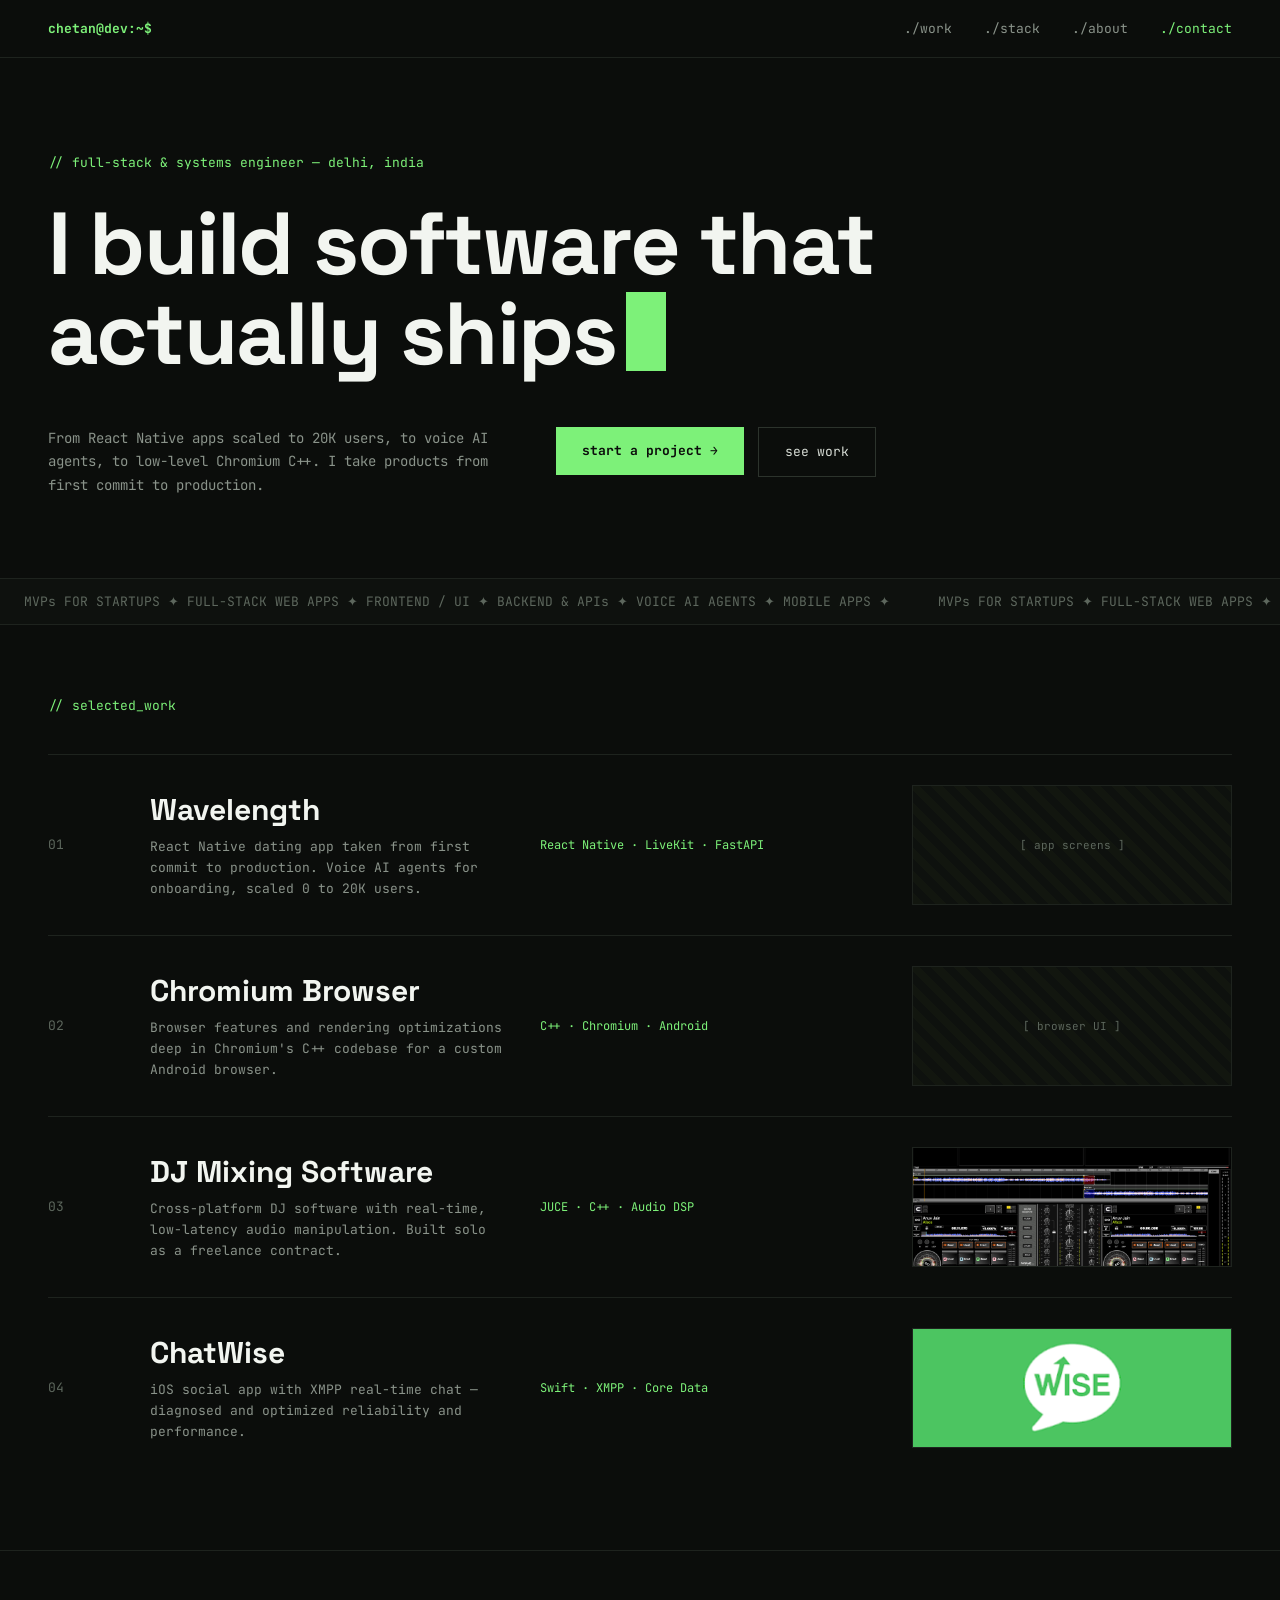
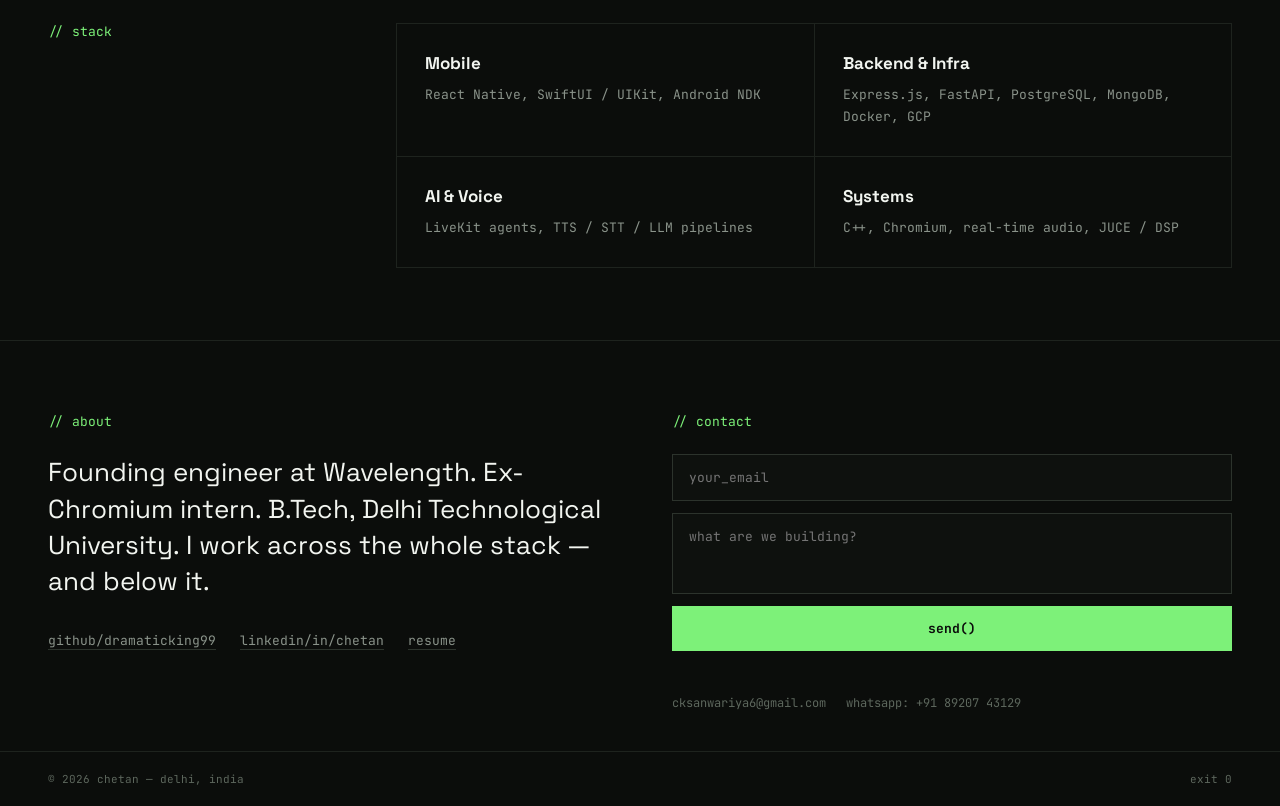
==== commit c9eef759: "Redesign portfolio with terminal aesthetic Recreate the terminal design handoff in the existing stat" ====
--- a/index.html
+++ b/index.html
@@ -3,481 +3,157 @@
 <head>
     <meta charset="UTF-8">
     <meta name="viewport" content="width=device-width, initial-scale=1.0">
-    <title>Chetan - Portfolio</title>
-    <meta name="description" content="Professional portfolio of Chetan - Chromium Developer, iOS Developer, and Multi-Platform Software Engineer">
-    <meta name="keywords" content="chromium developer, ios developer, software engineer, portfolio, chetan, c++, swift, juce">
+    <title>Chetan — Full-Stack &amp; Systems Engineer</title>
+    <meta name="description" content="Chetan — freelance full-stack & systems engineer in Delhi, India. React Native apps, voice AI agents, backends, and low-level Chromium C++.">
+    <meta name="keywords" content="full-stack engineer, systems engineer, freelance, react native, voice ai, chromium, c++, delhi, chetan">
     <meta name="author" content="Chetan Sanwariya">
-    
-    <!-- Favicon -->
-    <link rel="icon" type="image/x-icon" href="assets/icons/favicon.ico">
-    
+
+    <!-- Favicon: phosphor-green block cursor -->
+    <link rel="icon" href="data:image/svg+xml,%3Csvg xmlns='http://www.w3.org/2000/svg' viewBox='0 0 16 16'%3E%3Crect width='16' height='16' fill='%230b0d0b'/%3E%3Crect x='4' y='3' width='8' height='10' fill='%237df179'/%3E%3C/svg%3E">
+
+    <!-- Google Fonts -->
+    <link rel="preconnect" href="https://fonts.googleapis.com">
+    <link rel="preconnect" href="https://fonts.gstatic.com" crossorigin>
+    <link href="https://fonts.googleapis.com/css2?family=Space+Grotesk:wght@400;500;700&family=JetBrains+Mono:ital,wght@0,400;0,500;0,700;1,400&display=swap" rel="stylesheet">
+
     <!-- CSS -->
     <link rel="stylesheet" href="assets/css/style.css">
     <link rel="stylesheet" href="assets/css/responsive.css">
-    
-    <!-- Google Fonts -->
-    <link href="https://fonts.googleapis.com/css2?family=Inter:wght@300;400;500;600;700&display=swap" rel="stylesheet">
-    
-    <!-- Font Awesome Icons -->
-    <link rel="stylesheet" href="https://cdnjs.cloudflare.com/ajax/libs/font-awesome/6.4.0/css/all.min.css">
-    
-    <!-- AOS Animation Library -->
-    <link href="https://unpkg.com/aos@2.3.1/dist/aos.css" rel="stylesheet">
 </head>
 <body>
-    <!-- Loading Screen -->
-    <div id="loading-screen">
-        <div class="loader">
-            <div class="loader-inner"></div>
+
+    <!-- Navigation -->
+    <nav class="nav">
+        <a href="#top" class="nav-logo">chetan@dev:~$</a>
+        <div class="nav-links">
+            <a href="#work">./work</a>
+            <a href="#stack">./stack</a>
+            <a href="#about">./about</a>
+            <a href="#contact" class="nav-contact">./contact</a>
+        </div>
+    </nav>
+
+    <!-- Hero -->
+    <header class="hero" id="top">
+        <div class="section-label hero-label">// full-stack &amp; systems engineer — delhi, india</div>
+        <h1 class="hero-title">I build software that actually ships<span class="cursor" aria-hidden="true"></span></h1>
+        <div class="hero-row">
+            <p class="hero-desc">From React Native apps scaled to 20K users, to voice AI agents, to low-level Chromium C++. I take products from first commit to production.</p>
+            <div class="hero-buttons">
+                <a href="#contact" class="btn btn-primary">start a project →</a>
+                <a href="#work" class="btn btn-secondary">see work</a>
+            </div>
+        </div>
+    </header>
+
+    <!-- Services marquee -->
+    <div class="marquee" aria-hidden="true">
+        <div class="marquee-track">
+            <span>MVPs FOR STARTUPS ✦ FULL-STACK WEB APPS ✦ FRONTEND / UI ✦ BACKEND &amp; APIs ✦ VOICE AI AGENTS ✦ MOBILE APPS ✦</span>
+            <span>MVPs FOR STARTUPS ✦ FULL-STACK WEB APPS ✦ FRONTEND / UI ✦ BACKEND &amp; APIs ✦ VOICE AI AGENTS ✦ MOBILE APPS ✦</span>
         </div>
     </div>
 
-    <!-- Navigation -->
-    <nav class="navbar" id="navbar">
-        <div class="nav-container">
-            <div class="nav-logo">
-                <a href="#home">Chetan<span>.dev</span></a>
+    <!-- Selected work -->
+    <section id="work" class="work">
+        <div class="section-label reveal">// selected_work</div>
+
+        <div class="proj reveal">
+            <div class="proj-num">01</div>
+            <div>
+                <div class="proj-title">Wavelength</div>
+                <div class="proj-desc">React Native dating app taken from first commit to production. Voice AI agents for onboarding, scaled 0 to 20K users.</div>
             </div>
-            <div class="nav-menu" id="nav-menu">
-                <a href="#home" class="nav-link active">Home</a>
-                <a href="#about" class="nav-link">About</a>
-                <a href="#skills" class="nav-link">Skills</a>
-                <a href="#experience" class="nav-link">Experience</a>
-                <a href="#projects" class="nav-link">Projects</a>
-                <a href="#contact" class="nav-link">Contact</a>
+            <div class="proj-stack">React Native · LiveKit · FastAPI</div>
+            <div class="proj-thumb">[ app screens ]</div>
+        </div>
+
+        <div class="proj reveal">
+            <div class="proj-num">02</div>
+            <div>
+                <div class="proj-title">Chromium Browser</div>
+                <div class="proj-desc">Browser features and rendering optimizations deep in Chromium's C++ codebase for a custom Android browser.</div>
             </div>
-            <div class="nav-toggle" id="nav-toggle">
-                <span></span>
-                <span></span>
-                <span></span>
+            <div class="proj-stack">C++ · Chromium · Android</div>
+            <div class="proj-thumb">[ browser UI ]</div>
+        </div>
+
+        <div class="proj reveal">
+            <div class="proj-num">03</div>
+            <div>
+                <div class="proj-title">DJ Mixing Software</div>
+                <div class="proj-desc">Cross-platform DJ software with real-time, low-latency audio manipulation. Built solo as a freelance contract.</div>
             </div>
+            <div class="proj-stack">JUCE · C++ · Audio DSP</div>
+            <div class="proj-thumb"><img src="assets/images/infinite_DJ.jpg" alt="DJ mixing software waveform UI"></div>
         </div>
-    </nav>
 
-    <!-- Hero Section -->
-    <section id="home" class="hero">
-        <div class="hero-container">
-            <div class="hero-content" data-aos="fade-up">
-                <div class="hero-text">
-                    <h1 class="hero-title">
-                        Hi, I'm <span class="gradient-text">Chetan</span>
-                    </h1>
-                    <p class="hero-subtitle">Chromium Developer & Multi-Platform Software Engineer</p>
-                    <p class="hero-description">
-                        Passionate about low-level systems programming, mobile app development, and creating cross-platform solutions.
-                        I specialize in Chromium development, iOS/Android applications, and audio processing systems.
-                    </p>
-                    <div class="hero-buttons">
-                        <a href="#projects" class="btn btn-primary">View My Work</a>
-                        <a href="#contact" class="btn btn-secondary">Get In Touch</a>
-                    </div>
-                    <div class="hero-social">
-                        <a href="https://github.com/Dramaticking" target="_blank" class="social-link">
-                            <i class="fab fa-github"></i>
-                        </a>
-                        <a href="https://linkedin.com/in/Chetan" target="_blank" class="social-link">
-                            <i class="fab fa-linkedin"></i>
-                        </a>
-                        <a href="mailto:cksanwariya6@gmail.com" class="social-link">
-                            <i class="fas fa-envelope"></i>
-                        </a>
-                    </div>
-                </div>
-                <div class="hero-image">
-                    <div class="image-container">
-                        <img src="assets/images/profile.jpg" alt=" Chetan Sanwariya" class="profile-img">
-                        <div class="image-overlay"></div>
-                    </div>
-                </div>
+        <div class="proj reveal">
+            <div class="proj-num">04</div>
+            <div>
+                <div class="proj-title">ChatWise</div>
+                <div class="proj-desc">iOS social app with XMPP real-time chat — diagnosed and optimized reliability and performance.</div>
             </div>
-            <div class="scroll-indicator">
-                <span>Scroll Down</span>
-                <div class="scroll-arrow">
-                    <i class="fas fa-chevron-down"></i>
-                </div>
+            <div class="proj-stack">Swift · XMPP · Core Data</div>
+            <div class="proj-thumb"><img src="assets/images/chatwise.jpg" alt="ChatWise chat screens"></div>
+        </div>
+    </section>
+
+    <!-- Stack -->
+    <section id="stack" class="stack">
+        <div class="section-label reveal">// stack</div>
+        <div class="stack-grid">
+            <div class="stack-card reveal">
+                <div class="stack-card-title">Mobile</div>
+                <div class="stack-card-items">React Native, SwiftUI / UIKit, Android NDK</div>
+            </div>
+            <div class="stack-card reveal">
+                <div class="stack-card-title">Backend &amp; Infra</div>
+                <div class="stack-card-items">Express.js, FastAPI, PostgreSQL, MongoDB, Docker, GCP</div>
+            </div>
+            <div class="stack-card reveal">
+                <div class="stack-card-title">AI &amp; Voice</div>
+                <div class="stack-card-items">LiveKit agents, TTS / STT / LLM pipelines</div>
+            </div>
+            <div class="stack-card reveal">
+                <div class="stack-card-title">Systems</div>
+                <div class="stack-card-items">C++, Chromium, real-time audio, JUCE / DSP</div>
             </div>
         </div>
     </section>
 
-    <!-- About Section -->
-    <section id="about" class="about">
-        <div class="container">
-            <div class="section-header" data-aos="fade-up">
-                <h2 class="section-title">About Me</h2>
-                <p class="section-subtitle">Get to know me better</p>
-            </div>
-            <div class="about-content">
-                <div class="about-text" data-aos="fade-right">
-                    <h3>Hello! I'm Chetan</h3>
-                    <p>
-                        I'm a Computer Engineering student at Delhi Technological University (2022-2026) with expertise in 
-                        low-level systems programming and mobile app development. My journey spans from Chromium browser development 
-                        to creating cross-platform audio applications and social media platforms.
-                    </p>
-                    <p>
-                        I specialize in C++ development, iOS/Android applications, and have experience working with 
-                        cutting-edge technologies like Chromium codebase, JUCE framework, and XMPP protocols. 
-                        I'm passionate about teaching and have mentored students in Swift development.
-                    </p>
-                    <div class="about-stats">
-                        <div class="stat">
-                            <h4>4+</h4>
-                            <p>Professional Roles</p>
-                        </div>
-                        <div class="stat">
-                            <h4>2+</h4>
-                            <p>Years Experience</p>
-                        </div>
-                        <div class="stat">
-                            <h4>5+</h4>
-                            <p>Tech Stacks</p>
-                        </div>
-                    </div>
-                    <a href="assets/documents/Chetan_Resume.pdf" download class="btn btn-primary">
-                        <i class="fas fa-download"></i> Download Resume
-                    </a>
-                </div>
-                <div class="about-image" data-aos="fade-left">
-                    <div class="about-img-container">
-                        <img src="assets/images/about-me.jpg" alt="About Chetan" class="about-img">
-                        <div class="floating-elements">
-                            <div class="floating-element" style="--delay: 0s">
-                                <i class="fab fa-js"></i>
-                            </div>
-                            <div class="floating-element" style="--delay: 1s">
-                                <i class="fab fa-react"></i>
-                            </div>
-                            <div class="floating-element" style="--delay: 2s">
-                                <i class="fab fa-node-js"></i>
-                            </div>
-                        </div>
-                    </div>
-                </div>
+    <!-- About + Contact -->
+    <section id="about" class="about-contact">
+        <div class="reveal">
+            <div class="section-label about-label">// about</div>
+            <div class="about-statement">Founding engineer at Wavelength. Ex-Chromium intern. B.Tech, Delhi Technological University. I work across the whole stack — and below it.</div>
+            <div class="about-links">
+                <a href="https://github.com/dramaticking99" target="_blank" rel="noopener noreferrer">github/dramaticking99</a>
+                <a href="https://linkedin.com/in/Chetan" target="_blank" rel="noopener noreferrer">linkedin/in/chetan</a>
+                <a href="resume.png" target="_blank" rel="noopener noreferrer">resume</a>
             </div>
         </div>
-    </section>
-
-    <!-- Skills Section -->
-    <section id="skills" class="skills">
-        <div class="container">
-            <div class="section-header" data-aos="fade-up">
-                <h2 class="section-title">Skills & Technologies</h2>
-                <p class="section-subtitle">Crafting digital experiences with modern tools</p>
-            </div>
-            
-            <div class="skills-platform-grid" data-aos="fade-up" data-aos-delay="200">
-                <!-- Mobile Platform -->
-                <div class="platform-card mobile-platform">
-                    <div class="platform-header">
-                        <div class="platform-icon">
-                            <i class="fas fa-mobile-alt"></i>
-                        </div>
-                        <h3>Mobile Dev</h3>
-                        <p class="platform-subtitle">Cross-platform mobile applications</p>
-                    </div>
-                    <div class="platform-technologies">
-                        <div class="tech-item">
-                            <i class="fab fa-swift"></i>
-                            <span>Swift</span>
-                        </div>
-                        <div class="tech-item">
-                            <i class="fab fa-java"></i>
-                            <span>Java</span>
-                        </div>
-                        <div class="tech-item">
-                            <i class="fas fa-cube"></i>
-                            <span>SwiftUI</span>
-                        </div>
-                        <div class="tech-item">
-                            <i class="fab fa-android"></i>
-                            <span>Android SDK</span>
-                        </div>
-                    </div>
-                </div>
-
-                <!-- Desktop Platform -->
-                <div class="platform-card desktop-platform">
-                    <div class="platform-header">
-                        <div class="platform-icon">
-                            <i class="fas fa-desktop"></i>
-                        </div>
-                        <h3>Desktop Software Dev</h3>
-                        <p class="platform-subtitle">Cross-platform desktop applications</p>
-                    </div>
-                    <div class="platform-technologies">
-                        <div class="tech-item">
-                            <i class="fas fa-music"></i>
-                            <span>JUCE</span>
-                        </div>
-                        <div class="tech-item">
-                            <i class="fas fa-code"></i>
-                            <span>C++</span>
-                        </div>
-                        <div class="tech-item">
-                            <i class="fas fa-window-maximize"></i>
-                            <span>Native UI</span>
-                        </div>
-                        <div class="tech-item">
-                            <i class="fas fa-cogs"></i>
-                            <span>System APIs</span>
-                        </div>
-                    </div>
-                </div>
-
-                <!-- Web Platform -->
-                <div class="platform-card web-platform">
-                    <div class="platform-header">
-                        <div class="platform-icon">
-                            <i class="fas fa-globe"></i>
-                        </div>
-                        <h3>Web Development</h3>
-                        <p class="platform-subtitle">Full-stack web solutions</p>
-                    </div>
-                    <div class="platform-technologies">
-                        <div class="tech-item">
-                            <i class="fab fa-node-js"></i>
-                            <span>Node.js</span>
-                        </div>
-                        <div class="tech-item">
-                            <i class="fab fa-python"></i>
-                            <span>Django</span>
-                        </div>
-                        <div class="tech-item">
-                            <i class="fab fa-chrome"></i>
-                            <span>Chromium</span>
-                        </div>
-                        <div class="tech-item">
-                            <i class="fab fa-docker"></i>
-                            <span>Docker</span>
-                        </div>
-                    </div>
-                </div>
-            </div>
-        </div>
-    </section>
-
-    <!-- Experience Section -->
-    <section id="experience" class="experience">
-        <div class="container">
-            <div class="section-header" data-aos="fade-up">
-                <h2 class="section-title">Experience</h2>
-                <p class="section-subtitle">My professional journey</p>
-            </div>
-            <div class="timeline">
-                <div class="timeline-item" data-aos="fade-up" data-aos-delay="100">
-                    <div class="timeline-dot"></div>
-                    <div class="timeline-content">
-                        <div class="timeline-date">June 2025 - Present</div>
-                        <h3>Chromium Developer Intern</h3>
-                        <h4>Wootzapp</h4>
-                        <p>
-                            Contributed to the development of a custom Android browser built on Chromium.
-                            Worked on the low-level Chromium C++ codebase to implement browser features, UI enhancements, and performance optimizations.
-                            Collaborated on Android-side integrations for seamless browser functionality.
-                        </p>
-                        <div class="timeline-skills">
-                            <span>C++</span>
-                            <span>Chromium</span>
-                            <span>Android</span>
-                            <span>Java</span>
-                            <span>GN/Ninja</span>
-                        </div>
-                    </div>
-                </div>
-                
-                <div class="timeline-item" data-aos="fade-up" data-aos-delay="200">
-                    <div class="timeline-dot"></div>
-                    <div class="timeline-content">
-                        <div class="timeline-date">Nov 2024 - Mar 2025</div>
-                        <h3>Multi-Platform DJ Mixing Software Developer</h3>
-                        <h4>Freelance Project</h4>
-                        <p>
-                            Developed and delivered multi-platform DJ mixing software featuring an intuitive UI and real-time audio manipulation.
-                            Focused on creating a seamless user experience with cross-platform compatibility and low-latency performance.
-                        </p>
-                        <div class="timeline-skills">
-                            <span>JUCE</span>
-                            <span>C++</span>
-                            <span>UI/UX Design</span>
-                            <span>Audio Processing</span>
-                        </div>
-                    </div>
-                </div>
-                
-                <div class="timeline-item" data-aos="fade-up" data-aos-delay="300">
-                    <div class="timeline-dot"></div>
-                    <div class="timeline-content">
-                        <div class="timeline-date">Apr 2024 - Nov 2024</div>
-                        <h3>iOS Developer Intern</h3>
-                        <h4>ChatWise UK Limited</h4>
-                        <p>
-                            Developed multiple features for a social media application, implemented APIs, and optimized app performance.
-                            Performed debugging and optimizations on an XMPP-based chat system.
-                        </p>
-                        <div class="timeline-skills">
-                            <span>Swift</span>
-                            <span>Objective-C</span>
-                            <span>XMPP Protocol</span>
-                            <span>Core Data</span>
-                            <span>RESTful APIs</span>
-                        </div>
-                    </div>
-                </div>
-
-                <div class="timeline-item" data-aos="fade-up" data-aos-delay="400">
-                    <div class="timeline-dot"></div>
-                    <div class="timeline-content">
-                        <div class="timeline-date">Nov 2023 - May 2024</div>
-                        <h3>App Development Instructor</h3>
-                        <h4>Namate24 Training Services (OPC) Private Limited</h4>
-                        <p>
-                            Developed and delivered a 6-month Swift boot camp covering foundational mobile app development.
-                            Mentored 2 students, empowering them to overcome challenges and successfully complete the program.
-                        </p>
-                        <div class="timeline-skills">
-                            <span>Swift</span>
-                            <span>Mentoring</span>
-                            <span>Mobile App Development</span>
-                            <span>Teaching</span>
-                        </div>
-                    </div>
-                </div>
-            </div>
-        </div>
-    </section>
-
-    <!-- Projects Section -->
-    <section id="projects" class="projects">
-        <div class="container">
-            <div class="section-header" data-aos="fade-up">
-                <h2 class="section-title">Featured Projects</h2>
-                <p class="section-subtitle">Some of my recent work</p>
-            </div>
-            <div class="projects-grid">
-                <div class="project-card" data-aos="fade-up" data-aos-delay="100">
-                    <div class="project-image">
-                        <img src="assets/images/infinite_DJ.jpg" alt="Infinite_DJ">
-                        <div class="project-overlay">
-                            <div class="project-links">
-                                <a href="https://github.com/dramaticking99/DJ_Project" target="_blank" class="project-link" title="View Code">
-                                    <i class="fab fa-github"></i>
-                                </a>
-                            </div>
-                        </div>
-                    </div>
-                    <div class="project-content">
-                        <h3>Infinite_DJ</h3>
-                        <p>Cross-platform DJ mixing software with intuitive UI and real-time audio manipulation. Features seamless user experience with cross-platform compatibility and low-latency performance for professional audio processing.</p>
-                        <div class="project-tech">
-                            <span>JUCE</span>
-                            <span>C++</span>
-                            <span>Audio Processing</span>
-                            <span>Cross-Platform</span>
-                        </div>
-                    </div>
-                </div>
-                
-                <div class="project-card" data-aos="fade-up" data-aos-delay="200">
-                    <div class="project-image">
-                        <img src="assets/images/chatwise.jpg" alt="Chatwise">
-                        <div class="project-overlay">
-                            <div class="project-links">
-                                <!-- No links for Chatwise -->
-                            </div>
-                        </div>
-                    </div>
-                    <div class="project-content">
-                        <h3>Chatwise</h3>
-                        <p>iOS social media application with advanced messaging features. Developed multiple app features, implemented APIs, and optimized performance. Includes XMPP-based chat system for real-time communication.</p>
-                        <div class="project-tech">
-                            <span>Swift</span>
-                            <span>Objective-C</span>
-                            <span>XMPP Protocol</span>
-                            <span>Core Data</span>
-                        </div>
-                    </div>
-                </div>
-            </div>
-            <div class="projects-cta" data-aos="fade-up">
-                <a href="https://github.com/dramaticking99?tab=repositories" target="_blank" rel="noopener noreferrer" class="btn btn-primary">View All Projects</a>
-            </div>
-        </div>
-    </section>
-
-    <!-- Contact Section -->
-    <section id="contact" class="contact">
-        <div class="container">
-            <div class="section-header" data-aos="fade-up">
-                <h2 class="section-title">Get In Touch</h2>
-                <p class="section-subtitle">Let's work together on your next project</p>
-            </div>
-            <div class="contact-content">
-                <div class="contact-info" data-aos="fade-right">
-                    <p>
-                        I'm always interested in new opportunities and exciting projects. 
-                        Whether you have a question or just want to say hi, feel free to reach out!
-                    </p>
-                    <div class="contact-details">
-                        <a href="mailto:cksanwariya6@gmail.com" class="contact-item">
-                            <div class="contact-icon">
-                                <i class="fas fa-envelope"></i>
-                            </div>
-                            <div class="contact-text">
-                                <h4>Email</h4>
-                                <p>cksanwariya6@gmail.com</p>
-                            </div>
-                        </a>
-                    </div>
-                    <div class="contact-social">
-                        <a href="https://github.com/Dramaticking" target="_blank" class="social-link">
-                            <i class="fab fa-github"></i>
-                        </a>
-                        <a href="https://linkedin.com/in/Chetan" target="_blank" class="social-link">
-                            <i class="fab fa-linkedin"></i>
-                        </a>
-                        <a href="https://github.com/dramaticking99" target="_blank" class="social-link">
-                            <i class="fab fa-github-alt"></i>
-                        </a>
-                    </div>
-                </div>
+        <div id="contact" class="reveal">
+            <div class="section-label contact-label">// contact</div>
+            <form class="contact-form" id="contact-form" novalidate>
+                <input type="email" name="email" id="contact-email" placeholder="your_email" autocomplete="email" required>
+                <textarea name="message" id="contact-message" placeholder="what are we building?" rows="3" required></textarea>
+                <button type="submit" id="contact-submit">send()</button>
+                <p class="form-status" id="form-status" role="status" aria-live="polite"></p>
+            </form>
+            <div class="contact-links">
+                <a href="mailto:cksanwariya6@gmail.com">cksanwariya6@gmail.com</a>
+                <a href="https://wa.me/918920743129" target="_blank" rel="noopener noreferrer">whatsapp: +91 89207 43129</a>
             </div>
         </div>
     </section>
 
     <!-- Footer -->
     <footer class="footer">
-        <div class="container">
-            <div class="footer-content">
-                <div class="footer-left">
-                    <div class="footer-logo">
-                        <a href="#home">Chetan<span>.dev</span></a>
-                    </div>
-                    <p>Building digital experiences with passion and precision.</p>
-                </div>
-                <div class="footer-right">
-                    <div class="footer-links">
-                        <a href="#home">Home</a>
-                        <a href="#about">About</a>
-                        <a href="#skills">Skills</a>
-                        <a href="#projects">Projects</a>
-                        <a href="#contact">Contact</a>
-                    </div>
-                </div>
-            </div>
-            <div class="footer-bottom">
-                <p>&copy; 2025 Chetan Sanwariya. All rights reserved.</p>
-                <p>Made with <i class="fas fa-heart"></i> and lots of coffee</p>
-            </div>
-        </div>
+        <span>© 2026 chetan — delhi, india</span>
+        <span>exit 0</span>
     </footer>
 
-    <!-- Back to Top Button -->
-    <button id="back-to-top" class="back-to-top">
-        <i class="fas fa-chevron-up"></i>
-    </button>
-
-    <!-- JavaScript -->
-    <script src="https://unpkg.com/aos@2.3.1/dist/aos.js"></script>
     <script src="assets/js/main.js"></script>
 </body>
 </html>
--- a/assets/css/style.css
+++ b/assets/css/style.css
@@ -1,1645 +1,478 @@
-/* ===== VARIABLES ===== */
+/* ==========================================================================
+   Terminal Portfolio — Chetan
+   Dark terminal aesthetic: near-black background, phosphor-green accent,
+   JetBrains Mono body + Space Grotesk display.
+   ========================================================================== */
+
 :root {
-  /* Colors */
-  --primary-color: #6366f1;
-  --primary-color-rgb: 99, 102, 241;
-  --primary-dark: #4f46e5;
-  --secondary-color: #ec4899;
-  --accent-color: #10b981;
-  --text-primary: #1f2937;
-  --text-secondary: #6b7280;
-  --text-light: #9ca3af;
-  --bg-primary: #ffffff;
-  --bg-secondary: #f9fafb;
-  --bg-tertiary: #f3f4f6;
-  --border-color: #e5e7eb;
-  
-  /* Dark mode colors */
-  --dark-bg-primary: #0f172a;
-  --dark-bg-secondary: #1e293b;
-  --dark-bg-tertiary: #334155;
-  --dark-text-primary: #f8fafc;
-  --dark-text-secondary: #cbd5e1;
-  --dark-text-light: #94a3b8;
-  --dark-border-color: #475569;
-  
-  /* Typography */
-  --font-primary: 'Inter', sans-serif;
-  --font-size-xs: 0.75rem;
-  --font-size-sm: 0.875rem;
-  --font-size-base: 1rem;
-  --font-size-lg: 1.125rem;
-  --font-size-xl: 1.25rem;
-  --font-size-2xl: 1.5rem;
-  --font-size-3xl: 1.875rem;
-  --font-size-4xl: 2.25rem;
-  --font-size-5xl: 3rem;
-  
-  /* Spacing */
-  --spacing-xs: 0.25rem;
-  --spacing-sm: 0.5rem;
-  --spacing-md: 1rem;
-  --spacing-lg: 1.5rem;
-  --spacing-xl: 2rem;
-  --spacing-2xl: 3rem;
-  --spacing-3xl: 4rem;
-  
-  /* Shadows */
-  --shadow-sm: 0 1px 3px 0 rgba(0, 0, 0, 0.1), 0 1px 2px 0 rgba(0, 0, 0, 0.06);
-  --shadow-md: 0 4px 6px -1px rgba(0, 0, 0, 0.1), 0 2px 4px -1px rgba(0, 0, 0, 0.06);
-  --shadow-lg: 0 10px 15px -3px rgba(0, 0, 0, 0.1), 0 4px 6px -2px rgba(0, 0, 0, 0.05);
-  --shadow-xl: 0 20px 25px -5px rgba(0, 0, 0, 0.1), 0 10px 10px -5px rgba(0, 0, 0, 0.04);
-  
-  /* Border radius */
-  --radius-sm: 0.25rem;
-  --radius-md: 0.5rem;
-  --radius-lg: 0.75rem;
-  --radius-xl: 1rem;
-  --radius-full: 50%;
-  
-  /* Transitions */
-  --transition-fast: 0.15s ease-in-out;
-  --transition-normal: 0.3s ease-in-out;
-  --transition-slow: 0.5s ease-in-out;
-  
-  /* Z-index */
-  --z-dropdown: 1000;
-  --z-sticky: 1020;
-  --z-fixed: 1030;
-  --z-modal-backdrop: 1040;
-  --z-modal: 1050;
-  --z-popover: 1060;
-  --z-tooltip: 1070;
-}
-
-/* Dark mode variables */
-[data-theme="dark"] {
-  --text-primary: var(--dark-text-primary);
-  --text-secondary: var(--dark-text-secondary);
-  --text-light: var(--dark-text-light);
-  --bg-primary: var(--dark-bg-primary);
-  --bg-secondary: var(--dark-bg-secondary);
-  --bg-tertiary: var(--dark-bg-tertiary);
-  --border-color: var(--dark-border-color);
-}
-
-/* ===== BASE STYLES ===== */
+    --bg: #0b0d0b;
+    --bg-alt: #0e110e;
+    --bg-hover: #0f120f;
+    --line: #1e231e;
+    --line-strong: #2c332c;
+    --text: #d8ddd6;
+    --text-bright: #f2f5f0;
+    --text-dim: #8a938a;
+    --text-faint: #5d675d;
+    --accent: #7df179;
+    --mono: 'JetBrains Mono', monospace;
+    --display: 'Space Grotesk', sans-serif;
+}
+
 * {
-  margin: 0;
-  padding: 0;
-  box-sizing: border-box;
+    box-sizing: border-box;
 }
 
 html {
-  scroll-behavior: smooth;
-  font-size: 16px;
-  scroll-padding-top: 100px; /* Account for fixed navbar */
+    scroll-behavior: smooth;
 }
 
 body {
-  font-family: var(--font-primary);
-  font-size: var(--font-size-base);
-  line-height: 1.6;
-  color: var(--text-primary);
-  background-color: var(--bg-primary);
-  overflow-x: hidden;
-  transition: all var(--transition-normal);
-}
-
-/* Ensure all sections have proper spacing */
-section {
-  position: relative;
-  z-index: 1;
-}
-
-/* ===== TYPOGRAPHY ===== */
-h1, h2, h3, h4, h5, h6 {
-  font-weight: 600;
-  line-height: 1.2;
-  margin-bottom: var(--spacing-md);
-}
-
-h1 { font-size: var(--font-size-5xl); }
-h2 { font-size: var(--font-size-4xl); }
-h3 { font-size: var(--font-size-3xl); }
-h4 { font-size: var(--font-size-2xl); }
-h5 { font-size: var(--font-size-xl); }
-h6 { font-size: var(--font-size-lg); }
-
-p {
-  margin-bottom: var(--spacing-md);
-  color: var(--text-secondary);
+    margin: 0;
+    background: var(--bg);
+    color: var(--text);
+    font-family: var(--mono);
 }
 
 a {
-  text-decoration: none;
-  color: var(--primary-color);
-  transition: all var(--transition-fast);
+    color: inherit;
+    text-decoration: none;
 }
 
 a:hover {
-  color: var(--primary-dark);
-}
-
-/* ===== UTILITIES ===== */
-.container {
-  max-width: 1200px;
-  margin: 0 auto;
-  padding: 0 var(--spacing-lg);
-}
-
-@media (max-width: 768px) {
-  .container {
-    padding: 0 var(--spacing-md);
-  }
-}
-
-.gradient-text {
-  background: linear-gradient(135deg, var(--primary-color), var(--secondary-color));
-  -webkit-background-clip: text;
-  -webkit-text-fill-color: transparent;
-  background-clip: text;
-}
-
-.section-header {
-  text-align: center;
-  margin-bottom: var(--spacing-3xl);
-}
-
-.section-title {
-  font-size: var(--font-size-4xl);
-  font-weight: 700;
-  margin-bottom: var(--spacing-md);
-  position: relative;
-}
-
-.section-title::after {
-  content: '';
-  position: absolute;
-  bottom: -10px;
-  left: 50%;
-  transform: translateX(-50%);
-  width: 80px;
-  height: 3px;
-  background: linear-gradient(90deg, var(--primary-color), var(--secondary-color));
-  border-radius: var(--radius-full);
-}
-
-.section-subtitle {
-  font-size: var(--font-size-lg);
-  color: var(--text-secondary);
-  font-weight: 400;
-}
-
-/* ===== BUTTONS ===== */
+    color: var(--accent);
+}
+
+/* Animations
+   ========================================================================== */
+
+@keyframes blink {
+    0%, 49% { opacity: 1; }
+    50%, 100% { opacity: 0; }
+}
+
+@keyframes marquee {
+    from { transform: translateX(0); }
+    to { transform: translateX(-50%); }
+}
+
+@keyframes riseIn {
+    from { opacity: 0; transform: translateY(24px); }
+    to { opacity: 1; transform: translateY(0); }
+}
+
+/* Shared
+   ========================================================================== */
+
+.section-label {
+    font-size: 13px;
+    color: var(--accent);
+}
+
 .btn {
-  display: inline-flex;
-  align-items: center;
-  justify-content: center;
-  gap: var(--spacing-sm);
-  padding: var(--spacing-md) var(--spacing-xl);
-  border: none;
-  border-radius: var(--radius-lg);
-  font-size: var(--font-size-base);
-  font-weight: 500;
-  text-decoration: none;
-  cursor: pointer;
-  transition: all var(--transition-normal);
-  position: relative;
-  overflow: hidden;
+    display: inline-block;
+    padding: 13px 26px;
+    font-size: 13px;
 }
 
 .btn-primary {
-  background: linear-gradient(135deg, var(--primary-color), var(--primary-dark));
-  color: white;
-  box-shadow: var(--shadow-md);
+    background: var(--accent);
+    color: var(--bg);
+    font-weight: 700;
 }
 
 .btn-primary:hover {
-  transform: translateY(-2px);
-  box-shadow: var(--shadow-lg);
-  color: white;
-}
-
-.btn-primary::before {
-  content: '';
-  position: absolute;
-  top: 0;
-  left: -100%;
-  width: 100%;
-  height: 100%;
-  background: linear-gradient(90deg, transparent, rgba(255, 255, 255, 0.2), transparent);
-  transition: left 0.5s;
-}
-
-.btn-primary:hover::before {
-  left: 100%;
+    color: var(--bg);
+    filter: brightness(1.12);
 }
 
 .btn-secondary {
-  background: transparent;
-  color: var(--primary-color);
-  border: 2px solid var(--primary-color);
+    border: 1px solid var(--line-strong);
+    color: var(--text);
 }
 
 .btn-secondary:hover {
-  background: var(--primary-color);
-  color: white;
-  transform: translateY(-2px);
-  box-shadow: var(--shadow-md);
-}
-
-/* ===== LOADING SCREEN ===== */
-#loading-screen {
-  position: fixed;
-  top: 0;
-  left: 0;
-  width: 100%;
-  height: 100%;
-  background: var(--bg-primary);
-  display: flex;
-  justify-content: center;
-  align-items: center;
-  z-index: 9999;
-  transition: opacity var(--transition-slow), visibility var(--transition-slow);
-}
-
-#loading-screen.hidden {
-  opacity: 0;
-  visibility: hidden;
-}
-
-.loader {
-  width: 60px;
-  height: 60px;
-  border: 3px solid var(--border-color);
-  border-top: 3px solid var(--primary-color);
-  border-radius: var(--radius-full);
-  animation: spin 1s linear infinite;
-}
-
-@keyframes spin {
-  0% { transform: rotate(0deg); }
-  100% { transform: rotate(360deg); }
-}
-
-/* ===== NAVIGATION ===== */
-.navbar {
-  position: fixed;
-  top: 0;
-  left: 0;
-  width: 100%;
-  background: rgba(15, 23, 42, 0.95);
-  backdrop-filter: blur(10px);
-  z-index: var(--z-fixed);
-  transition: all var(--transition-normal);
-}
-
-[data-theme="dark"] .navbar {
-  background: rgba(15, 23, 42, 0.95);
-}
-
-/* Additional dark mode styles */
-[data-theme="dark"] .hero {
-  background: linear-gradient(135deg, var(--dark-bg-primary) 0%, var(--dark-bg-secondary) 100%);
-}
-
-[data-theme="dark"] .section-title {
-  color: var(--dark-text-primary);
-}
-
-[data-theme="dark"] .section-subtitle {
-  color: var(--dark-text-secondary);
-}
-
-[data-theme="dark"] .timeline-content {
-  background: var(--dark-bg-secondary);
-  border-color: var(--dark-border-color);
-  box-shadow: 0 4px 6px -1px rgba(0, 0, 0, 0.3), 0 2px 4px -1px rgba(0, 0, 0, 0.2);
-}
-
-[data-theme="dark"] .timeline-content::before {
-  border-left-color: var(--dark-bg-secondary);
-  border-right-color: var(--dark-bg-secondary);
-}
-
-[data-theme="dark"] .project-card {
-  background: var(--dark-bg-secondary);
-  border-color: var(--dark-border-color);
-  box-shadow: 0 4px 6px -1px rgba(0, 0, 0, 0.3), 0 2px 4px -1px rgba(0, 0, 0, 0.2);
-}
-
-[data-theme="dark"] .project-card:hover {
-  box-shadow: 0 10px 15px -3px rgba(0, 0, 0, 0.4), 0 4px 6px -2px rgba(0, 0, 0, 0.3);
-}
-
-[data-theme="dark"] .skill-card {
-  background: var(--dark-bg-secondary);
-  border-color: var(--dark-border-color);
-  box-shadow: 0 4px 6px -1px rgba(0, 0, 0, 0.3), 0 2px 4px -1px rgba(0, 0, 0, 0.2);
-}
-
-[data-theme="dark"] .contact-form {
-  background: var(--dark-bg-secondary);
-  border-color: var(--dark-border-color);
-}
-
-[data-theme="dark"] .contact-form .form-group input,
-[data-theme="dark"] .contact-form .form-group textarea {
-  background: var(--dark-bg-tertiary);
-  color: var(--dark-text-primary);
-  border-color: var(--dark-border-color);
-}
-
-[data-theme="dark"] .contact-form .form-group input::placeholder,
-[data-theme="dark"] .contact-form .form-group textarea::placeholder {
-  color: var(--dark-text-light);
-}
-
-[data-theme="dark"] .contact-form .form-group input:focus,
-[data-theme="dark"] .contact-form .form-group textarea:focus {
-  border-color: var(--primary-color);
-  box-shadow: 0 0 0 3px rgba(99, 102, 241, 0.1);
-}
-
-[data-theme="dark"] .filter-btn {
-  background: var(--dark-bg-secondary);
-  color: var(--dark-text-secondary);
-  border-color: var(--dark-border-color);
-}
-
-[data-theme="dark"] .filter-btn:hover,
-[data-theme="dark"] .filter-btn.active {
-  background: var(--primary-color);
-  color: white;
-  border-color: var(--primary-color);
-}
-
-[data-theme="dark"] .footer {
-  background: var(--dark-bg-secondary);
-  border-top: 1px solid var(--dark-border-color);
-}
-
-[data-theme="dark"] .nav-menu {
-  background: transparent;
-  border: none;
-}
-
-[data-theme="dark"] .nav-link {
-  color: var(--dark-text-secondary);
-}
-
-[data-theme="dark"] .nav-link:hover,
-[data-theme="dark"] .nav-link.active {
-  color: var(--primary-color);
-}
-
-[data-theme="dark"] .back-to-top {
-  background: var(--dark-bg-secondary);
-  color: var(--dark-text-primary);
-  border: 1px solid var(--dark-border-color);
-  box-shadow: 0 4px 6px -1px rgba(0, 0, 0, 0.3);
-}
-
-[data-theme="dark"] .back-to-top:hover {
-  background: var(--primary-color);
-  color: white;
-}
-
-[data-theme="dark"] .loading-screen {
-  background: var(--dark-bg-primary);
-}
-
-[data-theme="dark"] .loading-spinner::before {
-  border-top-color: var(--primary-color);
-}
-
-[data-theme="dark"] .about-content p,
-[data-theme="dark"] .timeline-content p,
-[data-theme="dark"] .project-description {
-  color: var(--dark-text-secondary);
-}
-
-[data-theme="dark"] .hero-subtitle {
-  color: var(--dark-text-light);
-}
-
-[data-theme="dark"] .social-links a {
-  background: var(--dark-bg-secondary);
-  color: var(--dark-text-secondary);
-  border: 1px solid var(--dark-border-color);
-}
-
-[data-theme="dark"] .social-links a:hover {
-  background: var(--primary-color);
-  color: white;
-  border-color: var(--primary-color);
-}
-
-/* Dark mode for mobile navigation */
-@media (max-width: 768px) {
-  [data-theme="dark"] .nav-menu {
-    background: var(--dark-bg-primary);
-    border-top: 1px solid var(--dark-border-color);
-    border-left: none;
-    border-right: none;
-    border-bottom: none;
-  }
-  
-  [data-theme="dark"] .nav-toggle span {
-    background: var(--dark-text-primary);
-  }
-}
-
-.nav-container {
-  display: flex;
-  justify-content: space-between;
-  align-items: center;
-  padding: var(--spacing-md) var(--spacing-lg);
-  max-width: 1200px;
-  margin: 0 auto;
-}
-
-.nav-logo a {
-  font-size: var(--font-size-2xl);
-  font-weight: 700;
-  color: var(--text-primary);
-}
-
-.nav-logo span {
-  color: var(--primary-color);
-}
-
-.nav-menu {
-  display: flex;
-  align-items: center;
-  gap: var(--spacing-xl);
-}
-
-.nav-link {
-  font-weight: 500;
-  color: var(--text-secondary);
-  position: relative;
-  transition: all var(--transition-fast);
-}
-
-.nav-link:hover,
-.nav-link.active {
-  color: var(--primary-color);
-}
-
-.nav-link::before {
-  content: '';
-  position: absolute;
-  bottom: -5px;
-  left: 0;
-  width: 0;
-  height: 2px;
-  background: var(--primary-color);
-  transition: width var(--transition-fast);
-}
-
-.nav-link:hover::before,
-.nav-link.active::before {
-  width: 100%;
-}
-
-.nav-toggle {
-  display: none;
-  flex-direction: column;
-  cursor: pointer;
-  gap: 4px;
-}
-
-.nav-toggle span {
-  width: 25px;
-  height: 3px;
-  background: var(--text-primary);
-  transition: all var(--transition-fast);
-}
-
-/* ===== HERO SECTION ===== */
+    border-color: var(--accent);
+}
+
+/* Navigation
+   ========================================================================== */
+
+.nav {
+    display: flex;
+    justify-content: space-between;
+    align-items: center;
+    padding: 20px 48px;
+    border-bottom: 1px solid var(--line);
+    font-size: 13px;
+}
+
+.nav-logo {
+    color: var(--accent);
+    font-weight: 700;
+}
+
+.nav-links {
+    display: flex;
+    gap: 32px;
+    color: var(--text-dim);
+}
+
+.nav-contact {
+    color: var(--accent);
+}
+
+/* Hero
+   ========================================================================== */
+
 .hero {
-  min-height: 100vh;
-  display: flex;
-  align-items: center;
-  padding: calc(80px + var(--spacing-2xl)) 0 var(--spacing-3xl) 0;
-  background: linear-gradient(135deg, var(--bg-primary) 0%, var(--bg-secondary) 100%);
-  position: relative;
-  overflow: hidden;
-}
-
-.hero::before {
-  content: '';
-  position: absolute;
-  top: 0;
-  left: 0;
-  width: 100%;
-  height: 100%;
-  background: url('data:image/svg+xml,<svg xmlns="http://www.w3.org/2000/svg" viewBox="0 0 1000 1000"><defs><pattern id="grid" width="50" height="50" patternUnits="userSpaceOnUse"><path d="M 50 0 L 0 0 0 50" fill="none" stroke="%23e5e7eb" stroke-width="1" opacity="0.3"/></pattern></defs><rect width="100%" height="100%" fill="url(%23grid)"/></svg>');
-  opacity: 0.5;
-  z-index: -1;
-}
-
-.hero-container {
-  max-width: 1200px;
-  margin: 0 auto;
-  padding: 0 var(--spacing-lg);
-}
-
-.hero-content {
-  display: grid;
-  grid-template-columns: 1fr 1fr;
-  gap: var(--spacing-3xl);
-  align-items: center;
-}
-
-.hero-text {
-  max-width: 600px;
+    padding: 96px 48px 80px;
+    border-bottom: 1px solid var(--line);
+}
+
+.hero-label {
+    margin-bottom: 28px;
+    animation: riseIn 0.7s ease both;
 }
 
 .hero-title {
-  font-size: var(--font-size-5xl);
-  font-weight: 700;
-  margin-bottom: var(--spacing-lg);
-  line-height: 1.1;
-}
-
-.hero-subtitle {
-  font-size: var(--font-size-xl);
-  color: var(--primary-color);
-  font-weight: 600;
-  margin-bottom: var(--spacing-md);
-}
-
-.hero-description {
-  font-size: var(--font-size-lg);
-  color: var(--text-secondary);
-  margin-bottom: var(--spacing-2xl);
+    font-family: var(--display);
+    font-size: 88px;
+    line-height: 1.02;
+    font-weight: 700;
+    letter-spacing: -0.02em;
+    color: var(--text-bright);
+    max-width: 980px;
+    margin: 0;
+    animation: riseIn 0.7s ease 0.08s both;
+}
+
+.cursor {
+    display: inline-block;
+    width: 0.45em;
+    height: 0.9em;
+    background: var(--accent);
+    margin-left: 10px;
+    vertical-align: -0.08em;
+    animation: blink 1.1s step-end infinite;
+}
+
+.hero-row {
+    display: flex;
+    gap: 48px;
+    margin-top: 48px;
+    font-size: 14px;
+    line-height: 1.7;
+    color: var(--text-dim);
+    animation: riseIn 0.7s ease 0.16s both;
+}
+
+.hero-desc {
+    max-width: 460px;
+    margin: 0;
 }
 
 .hero-buttons {
-  display: flex;
-  gap: var(--spacing-lg);
-  margin-bottom: var(--spacing-2xl);
-}
-
-.hero-social {
-  display: flex;
-  gap: var(--spacing-md);
-}
-
-.social-link {
-  width: 50px;
-  height: 50px;
-  border-radius: var(--radius-full);
-  background: var(--bg-secondary);
-  border: 1px solid var(--border-color);
-  display: flex;
-  align-items: center;
-  justify-content: center;
-  font-size: var(--font-size-lg);
-  color: var(--text-secondary);
-  transition: all var(--transition-normal);
-}
-
-.social-link:hover {
-  background: var(--primary-color);
-  color: white;
-  border-color: var(--primary-color);
-  transform: translateY(-3px);
-  box-shadow: var(--shadow-lg);
-}
-
-.hero-image {
-  display: flex;
-  justify-content: center;
-  align-items: center;
-}
-
-.image-container {
-  position: relative;
-  width: 400px;
-  height: 400px;
-}
-
-.profile-img {
-  width: 100%;
-  height: 100%;
-  object-fit: cover;
-  border-radius: var(--radius-xl);
-  box-shadow: var(--shadow-xl);
-}
-
-.image-overlay {
-  position: absolute;
-  top: 0;
-  left: 0;
-  width: 100%;
-  height: 100%;
-  background: linear-gradient(135deg, var(--primary-color) 0%, var(--secondary-color) 100%);
-  opacity: 0.1;
-  border-radius: var(--radius-xl);
-}
-
-.scroll-indicator {
-  position: absolute;
-  bottom: var(--spacing-xl);
-  left: 50%;
-  transform: translateX(-50%);
-  text-align: center;
-  color: var(--text-light);
-}
-
-.scroll-arrow {
-  margin-top: var(--spacing-sm);
-  animation: bounce 2s infinite;
-}
-
-@keyframes bounce {
-  0%, 20%, 50%, 80%, 100% {
+    display: flex;
+    gap: 14px;
+    align-items: flex-start;
+}
+
+/* Services marquee
+   ========================================================================== */
+
+.marquee {
+    overflow: hidden;
+    border-bottom: 1px solid var(--line);
+    padding: 14px 0;
+    background: var(--bg-alt);
+}
+
+.marquee-track {
+    display: flex;
+    width: max-content;
+    animation: marquee 22s linear infinite;
+    font-size: 13px;
+    color: var(--text-faint);
+    white-space: nowrap;
+}
+
+.marquee-track span {
+    padding: 0 24px;
+}
+
+.marquee:hover .marquee-track {
+    animation-play-state: paused;
+}
+
+/* Selected work
+   ========================================================================== */
+
+.work {
+    padding: 72px 48px;
+    border-bottom: 1px solid var(--line);
+}
+
+.work .section-label {
+    margin-bottom: 40px;
+}
+
+.proj {
+    display: grid;
+    grid-template-columns: 70px 1fr 340px 320px;
+    gap: 32px;
+    align-items: center;
+    padding: 30px 0;
+    border-top: 1px solid var(--line);
+    cursor: pointer;
+}
+
+.proj:hover {
+    background: var(--bg-hover);
+}
+
+.proj-num {
+    font-size: 13px;
+    color: var(--text-faint);
+}
+
+.proj-title {
+    font-family: var(--display);
+    font-size: 30px;
+    font-weight: 700;
+    color: var(--text-bright);
+}
+
+.proj-desc {
+    font-size: 13px;
+    color: var(--text-dim);
+    margin-top: 8px;
+    line-height: 1.6;
+    max-width: 420px;
+}
+
+.proj-stack {
+    font-size: 12px;
+    color: var(--accent);
+}
+
+.proj-thumb {
+    height: 120px;
+    background: repeating-linear-gradient(45deg, #12160f, #12160f 8px, #0e110e 8px, #0e110e 16px);
+    border: 1px solid var(--line);
+    display: flex;
+    align-items: center;
+    justify-content: center;
+    font-size: 11px;
+    color: var(--text-faint);
+    overflow: hidden;
+}
+
+.proj-thumb img {
+    width: 100%;
+    height: 100%;
+    object-fit: cover;
+    display: block;
+}
+
+/* Stack
+   ========================================================================== */
+
+.stack {
+    padding: 72px 48px;
+    border-bottom: 1px solid var(--line);
+    display: grid;
+    grid-template-columns: 300px 1fr;
+    gap: 48px;
+}
+
+/* 1px gaps over a --line background create the hairline dividers */
+.stack-grid {
+    display: grid;
+    grid-template-columns: 1fr 1fr;
+    gap: 1px;
+    background: var(--line);
+    border: 1px solid var(--line);
+}
+
+.stack-card {
+    background: var(--bg);
+    padding: 28px;
+}
+
+.stack-card:hover {
+    background: var(--bg-hover);
+}
+
+.stack-card-title {
+    font-family: var(--display);
+    font-size: 17px;
+    font-weight: 700;
+    color: var(--text-bright);
+}
+
+.stack-card-items {
+    font-size: 13px;
+    color: var(--text-dim);
+    margin-top: 10px;
+    line-height: 1.7;
+}
+
+/* About + Contact
+   ========================================================================== */
+
+.about-contact {
+    padding: 72px 48px 40px;
+    display: grid;
+    grid-template-columns: 1fr 1fr;
+    gap: 64px;
+}
+
+.about-label,
+.contact-label {
+    margin-bottom: 24px;
+}
+
+.about-statement {
+    font-family: var(--display);
+    font-size: 26px;
+    line-height: 1.4;
+    color: var(--text-bright);
+}
+
+.about-links {
+    display: flex;
+    gap: 24px;
+    margin-top: 32px;
+    font-size: 13px;
+    color: var(--text-dim);
+}
+
+.about-links a {
+    border-bottom: 1px solid var(--line-strong);
+}
+
+.contact-form {
+    display: flex;
+    flex-direction: column;
+    gap: 12px;
+}
+
+.contact-form input,
+.contact-form textarea {
+    background: var(--bg-alt);
+    border: 1px solid var(--line-strong);
+    padding: 14px 16px;
+    color: var(--text);
+    font-family: var(--mono);
+    font-size: 13px;
+}
+
+.contact-form textarea {
+    resize: none;
+}
+
+.contact-form input:focus,
+.contact-form textarea:focus {
+    outline: none;
+    border-color: var(--accent);
+}
+
+.contact-form input.invalid,
+.contact-form textarea.invalid {
+    border-color: #e05a5a;
+}
+
+.contact-form button {
+    padding: 14px;
+    background: var(--accent);
+    color: var(--bg);
+    font-weight: 700;
+    font-size: 13px;
+    text-align: center;
+    border: none;
+    cursor: pointer;
+    font-family: var(--mono);
+}
+
+.contact-form button:hover {
+    filter: brightness(1.12);
+}
+
+.contact-form button:disabled {
+    opacity: 0.6;
+    cursor: default;
+}
+
+.form-status {
+    font-size: 12px;
+    color: var(--text-faint);
+    margin: 0;
+    min-height: 1em;
+}
+
+.form-status.error {
+    color: #e05a5a;
+}
+
+.form-status.sent {
+    color: var(--accent);
+}
+
+.contact-links {
+    display: flex;
+    gap: 20px;
+    margin-top: 20px;
+    font-size: 12px;
+    color: var(--text-faint);
+}
+
+/* Footer
+   ========================================================================== */
+
+.footer {
+    padding: 20px 48px;
+    border-top: 1px solid var(--line);
+    font-size: 11px;
+    color: var(--text-faint);
+    display: flex;
+    justify-content: space-between;
+}
+
+/* Scroll reveals
+   ========================================================================== */
+
+.reveal {
+    opacity: 0;
+    transform: translateY(24px);
+    transition: opacity 0.7s ease, transform 0.7s ease;
+    transition-delay: var(--reveal-delay, 0s);
+}
+
+.reveal.is-visible {
+    opacity: 1;
     transform: translateY(0);
-  }
-  40% {
-    transform: translateY(-10px);
-  }
-  60% {
-    transform: translateY(-5px);
-  }
-}
-
-/* ===== ABOUT SECTION ===== */
-.about {
-  padding: var(--spacing-3xl) 0;
-  background: var(--bg-secondary);
-  position: relative;
-  z-index: 1;
-}
-
-.about-content {
-  display: grid;
-  grid-template-columns: 1fr 1fr;
-  gap: var(--spacing-3xl);
-  align-items: center;
-}
-
-.about-text h3 {
-  font-size: var(--font-size-3xl);
-  margin-bottom: var(--spacing-lg);
-}
-
-.about-text p {
-  font-size: var(--font-size-lg);
-  margin-bottom: var(--spacing-lg);
-}
-
-.about-stats {
-  display: grid;
-  grid-template-columns: repeat(3, 1fr);
-  gap: var(--spacing-lg);
-  margin: var(--spacing-2xl) 0;
-}
-
-.stat {
-  text-align: center;
-  padding: var(--spacing-lg);
-  background: var(--bg-primary);
-  border-radius: var(--radius-lg);
-  box-shadow: var(--shadow-sm);
-}
-
-.stat h4 {
-  font-size: var(--font-size-3xl);
-  font-weight: 700;
-  color: var(--primary-color);
-  margin-bottom: var(--spacing-sm);
-}
-
-.stat p {
-  color: var(--text-secondary);
-  font-weight: 500;
-  margin: 0;
-}
-
-.about-image {
-  position: relative;
-}
-
-.about-img-container {
-  position: relative;
-  border-radius: var(--radius-xl);
-  overflow: hidden;
-  box-shadow: var(--shadow-xl);
-}
-
-.about-img {
-  width: 100%;
-  height: 500px;
-  object-fit: cover;
-}
-
-.floating-elements {
-  position: absolute;
-  top: 0;
-  left: 0;
-  width: 100%;
-  height: 100%;
-}
-
-.floating-element {
-  position: absolute;
-  width: 60px;
-  height: 60px;
-  background: var(--bg-primary);
-  border-radius: var(--radius-full);
-  display: flex;
-  align-items: center;
-  justify-content: center;
-  font-size: var(--font-size-2xl);
-  color: var(--primary-color);
-  box-shadow: var(--shadow-lg);
-  animation: float 6s ease-in-out infinite;
-  animation-delay: var(--delay);
-}
-
-.floating-element:nth-child(1) {
-  top: 20%;
-  right: -10%;
-}
-
-.floating-element:nth-child(2) {
-  top: 60%;
-  left: -10%;
-}
-
-.floating-element:nth-child(3) {
-  bottom: 10%;
-  right: 10%;
-}
-
-@keyframes float {
-  0%, 100% {
-    transform: translateY(0px);
-  }
-  50% {
-    transform: translateY(-20px);
-  }
-}
-
-/* ===== SKILLS SECTION ===== */
-.skills {
-  padding: var(--spacing-3xl) 0;
-  background: var(--bg-primary);
-}
-
-.skills-content {
-  display: flex;
-  flex-direction: column;
-  gap: var(--spacing-3xl);
-}
-
-/* Platform Skills Grid */
-.skills-platform-grid {
-  display: grid;
-  grid-template-columns: repeat(auto-fit, minmax(320px, 1fr));
-  gap: var(--spacing-2xl);
-  margin-top: var(--spacing-3xl);
-  max-width: 1200px;
-  margin-left: auto;
-  margin-right: auto;
-  justify-items: center;
-}
-
-.platform-card {
-  background: var(--bg-secondary);
-  border-radius: 24px;
-  padding: var(--spacing-2xl);
-  position: relative;
-  overflow: hidden;
-  transition: all 0.4s cubic-bezier(0.4, 0, 0.2, 1);
-  border: 1px solid rgba(255, 255, 255, 0.05);
-  backdrop-filter: blur(10px);
-  width: 100%;
-  max-width: 380px;
-}
-
-.platform-card::before {
-  content: '';
-  position: absolute;
-  top: 0;
-  left: 0;
-  right: 0;
-  height: 4px;
-  transform: scaleX(0);
-  transform-origin: left;
-  transition: transform 0.4s cubic-bezier(0.4, 0, 0.2, 1);
-}
-
-.mobile-platform::before {
-  background: linear-gradient(90deg, #007AFF, #3DDC84);
-}
-
-.desktop-platform::before {
-  background: linear-gradient(90deg, #9F7AEA, #805AD5);
-}
-
-.web-platform::before {
-  background: linear-gradient(90deg, #4285F4, #1976D2);
-}
-
-.platform-card:hover {
-  transform: translateY(-8px);
-  box-shadow: 0 25px 50px rgba(0, 0, 0, 0.25);
-  border-color: rgba(255, 255, 255, 0.1);
-}
-
-.platform-card:hover::before {
-  transform: scaleX(1);
-}
-
-.platform-header {
-  text-align: center;
-  margin-bottom: var(--spacing-xl);
-}
-
-.platform-icon {
-  width: 72px;
-  height: 72px;
-  border-radius: 20px;
-  display: flex;
-  align-items: center;
-  justify-content: center;
-  font-size: 32px;
-  color: white;
-  margin: 0 auto var(--spacing-lg);
-  transition: all 0.4s cubic-bezier(0.4, 0, 0.2, 1);
-}
-
-.mobile-platform .platform-icon {
-  background: linear-gradient(135deg, #007AFF, #3DDC84);
-}
-
-.desktop-platform .platform-icon {
-  background: linear-gradient(135deg, #9F7AEA, #805AD5);
-}
-
-.web-platform .platform-icon {
-  background: linear-gradient(135deg, #4285F4, #1976D2);
-}
-
-.platform-card:hover .platform-icon {
-  transform: scale(1.1) rotate(5deg);
-  box-shadow: 0 15px 30px rgba(0, 0, 0, 0.2);
-}
-
-.platform-header h3 {
-  font-size: var(--font-size-xl);
-  font-weight: 700;
-  color: var(--text-primary);
-  margin: 0 0 var(--spacing-sm) 0;
-  letter-spacing: -0.025em;
-}
-
-.platform-subtitle {
-  color: var(--text-secondary);
-  font-size: var(--font-size-base);
-  margin: 0;
-  font-weight: 500;
-}
-
-.platform-technologies {
-  display: grid;
-  grid-template-columns: repeat(2, 1fr);
-  gap: var(--spacing-md);
-}
-
-.tech-item {
-  display: flex;
-  align-items: center;
-  gap: var(--spacing-sm);
-  padding: var(--spacing-md);
-  background: rgba(255, 255, 255, 0.03);
-  border-radius: 12px;
-  transition: all 0.3s ease;
-  border: 1px solid rgba(255, 255, 255, 0.05);
-}
-
-.tech-item:hover {
-  background: rgba(255, 255, 255, 0.08);
-  border-color: rgba(255, 255, 255, 0.1);
-  transform: translateX(4px);
-}
-
-.tech-item i {
-  font-size: var(--font-size-lg);
-  width: 20px;
-  text-align: center;
-}
-
-.mobile-platform .tech-item i {
-  color: #007AFF;
-}
-
-.desktop-platform .tech-item i {
-  color: #9F7AEA;
-}
-
-.web-platform .tech-item i {
-  color: #4285F4;
-}
-
-.tech-item span {
-  font-size: var(--font-size-base);
-  font-weight: 600;
-  color: var(--text-primary);
-}
-
-/* ===== EXPERIENCE SECTION ===== */
-.experience {
-  padding: var(--spacing-3xl) 0 calc(var(--spacing-3xl) + var(--spacing-2xl)) 0;
-  background: var(--bg-secondary);
-}
-
-.timeline {
-  position: relative;
-  max-width: 800px;
-  margin: 0 auto;
-}
-
-.timeline::before {
-  content: '';
-  position: absolute;
-  left: 50%;
-  top: 0;
-  bottom: 0;
-  width: 2px;
-  background: linear-gradient(180deg, var(--primary-color), var(--secondary-color));
-  transform: translateX(-50%);
-  z-index: 1;
-}
-
-.timeline-item {
-  position: relative;
-  margin-bottom: calc(-15% + var(--spacing-md));
-}
-
-.timeline-item:last-child {
-  margin-bottom: var(--spacing-3xl);
-}
-
-.timeline-item:nth-child(odd) .timeline-content {
-  margin-left: 0;
-  margin-right: calc(50% + 60px);
-  padding-right: var(--spacing-lg);
-  text-align: right;
-  border-right: 4px solid var(--primary-color);
-}
-
-.timeline-item:nth-child(even) .timeline-content {
-  margin-left: calc(50% + 60px);
-  margin-right: 0;
-  padding-left: var(--spacing-lg);
-  text-align: left;
-  border-left: 4px solid var(--primary-color);
-}
-
-.timeline-dot {
-  position: absolute;
-  left: 50%;
-  top: 20px;
-  width: 16px;
-  height: 16px;
-  background: var(--primary-color);
-  border: 3px solid var(--bg-secondary);
-  border-radius: var(--radius-full);
-  transform: translateX(-50%);
-  z-index: 2;
-  box-shadow: 0 0 0 3px var(--primary-color);
-}
-
-.timeline-content {
-  background: var(--bg-primary);
-  padding: var(--spacing-xl);
-  border-radius: var(--radius-lg);
-  box-shadow: var(--shadow-md);
-  position: relative;
-  transition: all var(--transition-normal);
-  z-index: 1;
-}
-
-.timeline-item:nth-child(odd) .timeline-content {
-  border-left-color: var(--primary-color);
-}
-
-.timeline-item:nth-child(even) .timeline-content {
-  border-left-color: var(--secondary-color);
-}
-
-.timeline-content:hover {
-  transform: translateY(-5px);
-  box-shadow: var(--shadow-lg);
-  z-index: 10;
-}
-
-.timeline-content::before {
-  content: '';
-  position: absolute;
-  top: 20px;
-  width: 0;
-  height: 0;
-  border: 12px solid transparent;
-}
-
-.timeline-item:nth-child(odd) .timeline-content::before {
-  right: -24px;
-  border-left-color: var(--bg-primary);
-}
-
-.timeline-item:nth-child(even) .timeline-content::before {
-  left: -24px;
-  border-right-color: var(--bg-primary);
-}
-
-.timeline-date {
-  font-size: var(--font-size-sm);
-  color: var(--primary-color);
-  font-weight: 600;
-  margin-bottom: var(--spacing-sm);
-}
-
-.timeline-content h3 {
-  font-size: var(--font-size-xl);
-  margin-bottom: var(--spacing-sm);
-}
-
-.timeline-content h4 {
-  font-size: var(--font-size-lg);
-  color: var(--text-secondary);
-  margin-bottom: var(--spacing-md);
-}
-
-.timeline-skills {
-  display: flex;
-  flex-wrap: wrap;
-  gap: var(--spacing-sm);
-  margin-top: var(--spacing-md);
-}
-
-.timeline-skills span {
-  background: var(--primary-color);
-  color: white;
-  padding: var(--spacing-xs) var(--spacing-md);
-  border-radius: var(--radius-md);
-  font-size: var(--font-size-sm);
-  font-weight: 500;
-}
-
-/* ===== PROJECTS SECTION ===== */
-.projects {
-  padding: var(--spacing-3xl) 0;
-  background: var(--bg-primary);
-}
-
-.projects-filter {
-  display: flex;
-  justify-content: center;
-  gap: var(--spacing-md);
-  margin-bottom: var(--spacing-3xl);
-  flex-wrap: wrap;
-}
-
-.filter-btn {
-  padding: var(--spacing-md) var(--spacing-xl);
-  background: var(--bg-secondary);
-  border: 1px solid var(--border-color);
-  border-radius: var(--radius-full);
-  color: var(--text-secondary);
-  font-weight: 500;
-  cursor: pointer;
-  transition: all var(--transition-fast);
-}
-
-.filter-btn:hover,
-.filter-btn.active {
-  background: var(--primary-color);
-  color: white;
-  border-color: var(--primary-color);
-}
-
-.projects-grid {
-  display: grid;
-  grid-template-columns: 1fr 1fr;
-  gap: var(--spacing-xl);
-  margin-bottom: var(--spacing-3xl);
-}
-
-.project-card {
-  background: var(--bg-secondary);
-  border-radius: var(--radius-xl);
-  overflow: hidden;
-  box-shadow: var(--shadow-md);
-  transition: all var(--transition-normal);
-}
-
-.project-card:hover {
-  transform: translateY(-10px);
-  box-shadow: var(--shadow-xl);
-}
-
-.project-image {
-  position: relative;
-  height: 250px;
-  overflow: hidden;
-}
-
-.project-image img {
-  width: 100%;
-  height: 100%;
-  object-fit: cover;
-  transition: transform var(--transition-slow);
-}
-
-.project-card:hover .project-image img {
-  transform: scale(1.1);
-}
-
-.project-overlay {
-  position: absolute;
-  top: 0;
-  left: 0;
-  width: 100%;
-  height: 100%;
-  background: rgba(0, 0, 0, 0.8);
-  display: flex;
-  align-items: center;
-  justify-content: center;
-  opacity: 0;
-  transition: opacity var(--transition-normal);
-}
-
-.project-card:hover .project-overlay {
-  opacity: 1;
-}
-
-.project-links {
-  display: flex;
-  gap: var(--spacing-md);
-}
-
-.project-link {
-  width: 50px;
-  height: 50px;
-  background: var(--primary-color);
-  color: white;
-  border-radius: var(--radius-full);
-  display: flex;
-  align-items: center;
-  justify-content: center;
-  font-size: var(--font-size-lg);
-  transition: all var(--transition-fast);
-}
-
-.project-link:hover {
-  background: var(--secondary-color);
-  transform: scale(1.1);
-}
-
-.project-content {
-  padding: var(--spacing-xl);
-}
-
-.project-content h3 {
-  font-size: var(--font-size-xl);
-  margin-bottom: var(--spacing-md);
-}
-
-.project-content p {
-  color: var(--text-secondary);
-  margin-bottom: var(--spacing-lg);
-}
-
-.project-tech {
-  display: flex;
-  flex-wrap: wrap;
-  gap: var(--spacing-sm);
-}
-
-.project-tech span {
-  background: var(--bg-tertiary);
-  color: var(--text-primary);
-  padding: var(--spacing-xs) var(--spacing-md);
-  border-radius: 8px !important;
-  font-size: var(--font-size-sm);
-  font-weight: 500;
-}
-
-.projects-cta {
-  text-align: center;
-}
-
-/* ===== CONTACT SECTION ===== */
-.contact {
-  padding: var(--spacing-3xl) 0;
-  background: var(--bg-secondary);
-}
-
-.contact-content {
-  max-width: 800px;
-  margin: 0 auto;
-  text-align: center;
-}
-
-.contact-info {
-  background: var(--bg-secondary);
-  padding: var(--spacing-3xl);
-  border-radius: var(--radius-2xl);
-  box-shadow: var(--shadow-lg);
-  border: 1px solid rgba(255, 255, 255, 0.1);
-}
-
-.contact-info h3 {
-  font-size: var(--font-size-3xl);
-  margin-bottom: var(--spacing-lg);
-}
-
-.contact-info p {
-  font-size: var(--font-size-lg);
-  margin-bottom: var(--spacing-2xl);
-}
-
-.contact-details {
-  display: flex;
-  flex-direction: column;
-  gap: var(--spacing-xl);
-  margin: var(--spacing-2xl) 0;
-}
-
-.contact-item {
-  background: rgba(255, 255, 255, 0.03);
-  padding: var(--spacing-xl);
-  border-radius: var(--radius-lg);
-  border: 1px solid rgba(255, 255, 255, 0.1);
-  transition: all var(--transition-normal);
-  display: flex;
-  align-items: center;
-  gap: var(--spacing-lg);
-  text-decoration: none;
-  color: inherit;
-  cursor: pointer;
-}
-
-.contact-item:hover {
-  background: rgba(255, 255, 255, 0.08);
-  transform: translateY(-2px);
-  box-shadow: var(--shadow-md);
-  text-decoration: none;
-  color: inherit;
-}
-
-.contact-icon {
-  width: 60px;
-  height: 60px;
-  background: linear-gradient(135deg, var(--primary-color), var(--secondary-color));
-  color: white;
-  border-radius: var(--radius-lg);
-  display: flex;
-  align-items: center;
-  justify-content: center;
-  font-size: var(--font-size-xl);
-  flex-shrink: 0;
-  box-shadow: var(--shadow-md);
-}
-
-.contact-text {
-  flex: 1;
-}
-
-.contact-text h4 {
-  font-size: var(--font-size-xl);
-  margin-bottom: var(--spacing-sm);
-  color: var(--text-primary);
-  font-weight: 600;
-}
-
-.contact-text p {
-  color: var(--text-secondary);
-  margin: 0;
-  font-size: var(--font-size-base);
-  font-weight: 500;
-}
-
-.contact-social {
-  display: flex;
-  gap: var(--spacing-lg);
-  justify-content: center;
-  margin-top: var(--spacing-2xl);
-}
-
-.contact-form {
-  background: var(--bg-primary);
-  padding: var(--spacing-2xl);
-  border-radius: var(--radius-xl);
-  box-shadow: var(--shadow-lg);
-}
-
-.form-group {
-  position: relative;
-  margin-bottom: var(--spacing-xl);
-}
-
-.form-group input,
-.form-group textarea {
-  width: 100%;
-  padding: var(--spacing-lg);
-  border: 2px solid var(--border-color);
-  border-radius: var(--radius-lg);
-  font-size: var(--font-size-base);
-  font-family: var(--font-primary);
-  background: var(--bg-primary);
-  color: var(--text-primary);
-  transition: all var(--transition-fast);
-}
-
-.form-group input:focus,
-.form-group textarea:focus {
-  outline: none;
-  border-color: var(--primary-color);
-  box-shadow: 0 0 0 3px rgba(99, 102, 241, 0.1);
-}
-
-.form-group label {
-  position: absolute;
-  left: var(--spacing-lg);
-  top: 50%;
-  transform: translateY(-50%);
-  color: var(--text-light);
-  pointer-events: none;
-  transition: all var(--transition-fast);
-}
-
-.form-group textarea + label {
-  top: var(--spacing-lg);
-  transform: none;
-}
-
-.form-group input:focus + label,
-.form-group input:not(:placeholder-shown) + label,
-.form-group textarea:focus + label,
-.form-group textarea:not(:placeholder-shown) + label {
-  top: 0;
-  left: var(--spacing-md);
-  font-size: var(--font-size-sm);
-  color: var(--primary-color);
-  background: var(--bg-primary);
-  padding: 0 var(--spacing-sm);
-}
-
-.form-group input::placeholder,
-.form-group textarea::placeholder {
-  opacity: 0;
-}
-
-/* ===== FOOTER ===== */
-.footer {
-  background: var(--bg-tertiary);
-  padding: var(--spacing-3xl) 0 var(--spacing-xl) 0;
-}
-
-.footer-content {
-  display: flex;
-  justify-content: space-between;
-  align-items: center;
-  margin-bottom: var(--spacing-xl);
-}
-
-.footer-logo a {
-  font-size: var(--font-size-2xl);
-  font-weight: 700;
-  color: var(--text-primary);
-}
-
-.footer-logo span {
-  color: var(--primary-color);
-}
-
-.footer-logo + p {
-  color: var(--text-secondary);
-  margin-top: var(--spacing-sm);
-  margin-bottom: 0;
-}
-
-.footer-links {
-  display: flex;
-  gap: var(--spacing-xl);
-}
-
-.footer-links a {
-  color: var(--text-secondary);
-  font-weight: 500;
-  transition: color var(--transition-fast);
-}
-
-.footer-links a:hover {
-  color: var(--primary-color);
-}
-
-.footer-bottom {
-  text-align: center;
-  padding-top: var(--spacing-xl);
-  border-top: 1px solid var(--border-color);
-  color: var(--text-light);
-}
-
-.footer-bottom p {
-  margin-bottom: var(--spacing-sm);
-}
-
-.footer-bottom i {
-  color: var(--secondary-color);
-  animation: heartbeat 1.5s ease-in-out infinite;
-}
-
-@keyframes heartbeat {
-  0%, 50%, 100% {
-    transform: scale(1);
-  }
-  25%, 75% {
-    transform: scale(1.2);
-  }
-}
-
-/* ===== BACK TO TOP ===== */
-.back-to-top {
-  position: fixed;
-  bottom: var(--spacing-xl);
-  right: var(--spacing-xl);
-  width: 50px;
-  height: 50px;
-  background: var(--primary-color);
-  color: white;
-  border: none;
-  border-radius: var(--radius-full);
-  font-size: var(--font-size-lg);
-  cursor: pointer;
-  opacity: 0;
-  visibility: hidden;
-  transform: translateY(100px);
-  transition: all var(--transition-normal);
-  z-index: var(--z-fixed);
-}
-
-.back-to-top.show {
-  opacity: 1;
-  visibility: visible;
-  transform: translateY(0);
-}
-
-.back-to-top:hover {
-  background: var(--primary-dark);
-  transform: translateY(-3px);
-  box-shadow: var(--shadow-lg);
-}
-
-/* ===== RESPONSIVE DESIGN ===== */
-@media (max-width: 1024px) {
-  .hero-content {
-    grid-template-columns: 1fr;
-    text-align: center;
-  }
-  
-  .about-content {
-    grid-template-columns: 1fr;
-    gap: var(--spacing-2xl);
-  }
-  
-  .contact-content {
-    grid-template-columns: 1fr;
-    gap: var(--spacing-2xl);
-  }
-  
-  .timeline::before {
-    left: 20px;
-  }
-  
-  .timeline-item:nth-child(odd) .timeline-content,
-  .timeline-item:nth-child(even) .timeline-content {
-    margin-left: 60px;
-    margin-right: 0;
-    padding-left: var(--spacing-xl);
-    text-align: left;
-  }
-  
-  .timeline-dot {
-    left: 20px;
-  }
-  
-  .timeline-item:nth-child(odd) .timeline-content::before,
-  .timeline-item:nth-child(even) .timeline-content::before {
-    left: -20px;
-    border-right-color: var(--bg-primary);
-    border-left-color: transparent;
-  }
-}
-
-@media (max-width: 768px) {
-  .nav-menu {
-    position: fixed;
-    top: 70px;
-    left: -100%;
-    width: 100%;
-    height: calc(100vh - 70px);
-    background: var(--bg-primary);
-    border-top: 1px solid var(--border-color);
-    flex-direction: column;
-    justify-content: flex-start;
-    align-items: center;
-    padding-top: var(--spacing-3xl);
-    transition: left var(--transition-normal);
-  }
-  
-  .nav-menu.active {
-    left: 0;
-  }
-  
-  .nav-toggle {
-    display: flex;
-  }
-  
-  .nav-toggle.active span:nth-child(1) {
-    transform: rotate(45deg) translate(5px, 5px);
-  }
-  
-  .nav-toggle.active span:nth-child(2) {
-    opacity: 0;
-  }
-  
-  .nav-toggle.active span:nth-child(3) {
-    transform: rotate(-45deg) translate(7px, -6px);
-  }
-  
-  .hero-title {
-    font-size: var(--font-size-4xl);
-  }
-  
-  .hero-buttons {
-    flex-direction: column;
-  }
-  
-  .image-container {
-    width: 300px;
-    height: 300px;
-  }
-  
-  .about-stats {
-    grid-template-columns: 1fr;
-  }
-  
-  .skills-grid {
-    grid-template-columns: 1fr;
-  }
-  
-  .projects-grid {
-    grid-template-columns: 1fr;
-  }
-  
-  .projects-filter {
-    justify-content: flex-start;
-    overflow-x: auto;
-    padding-bottom: var(--spacing-md);
-  }
-  
-  .footer-content {
-    flex-direction: column;
-    gap: var(--spacing-xl);
-    text-align: center;
-  }
-  
-  .footer-links {
-    flex-wrap: wrap;
-    justify-content: center;
-  }
-}
-
-@media (max-width: 480px) {
-  .container {
-    padding: 0 var(--spacing-md);
-  }
-  
-  .hero-title {
-    font-size: var(--font-size-3xl);
-  }
-  
-  .section-title {
-    font-size: var(--font-size-3xl);
-  }
-  
-  .image-container {
-    width: 250px;
-    height: 250px;
-  }
-  
-  .timeline-content {
-    margin-left: 40px;
-    padding: var(--spacing-md);
-  }
-}
+}
+
+/* Reduced motion: show everything, stop all movement
+   ========================================================================== */
+
+@media (prefers-reduced-motion: reduce) {
+    html {
+        scroll-behavior: auto;
+    }
+
+    .hero-label,
+    .hero-title,
+    .hero-row,
+    .marquee-track,
+    .cursor {
+        animation: none;
+    }
+
+    .reveal {
+        opacity: 1;
+        transform: none;
+        transition: none;
+    }
+}
--- a/assets/css/responsive.css
+++ b/assets/css/responsive.css
@@ -1,697 +1,106 @@
-/* ===== RESPONSIVE UTILITIES ===== */
+/* ==========================================================================
+   Terminal Portfolio — responsive
+   Desktop-first design (~1240px+). Below 900px: single-column work rows and
+   about/contact, smaller hero, stacked buttons.
+   ========================================================================== */
 
-/* Extra large devices (large desktops, 1200px and up) */
-@media (min-width: 1200px) {
-  .container {
-    max-width: 1400px;
-  }
-  
-  .hero-title {
-    font-size: 4rem;
-  }
-  
-  .projects-grid {
-    grid-template-columns: repeat(2, 1fr);
-  }
+@media (max-width: 1100px) {
+    .proj {
+        grid-template-columns: 70px 1fr 220px 220px;
+        gap: 24px;
+    }
+
+    .stack {
+        grid-template-columns: 200px 1fr;
+    }
 }
 
-/* Large devices (desktops, 992px and up) */
-@media (max-width: 1199px) and (min-width: 992px) {
-  .hero-content {
-    gap: var(--spacing-2xl);
-  }
-  
-  .image-container {
-    width: 350px;
-    height: 350px;
-  }
-  
-  .skills-platform-grid {
-    grid-template-columns: repeat(auto-fit, minmax(300px, 1fr));
-    gap: var(--spacing-xl);
-  }
-  
-  .projects-grid {
-    grid-template-columns: repeat(2, 1fr);
-  }
+@media (max-width: 900px) {
+    .nav {
+        padding: 16px 24px;
+    }
+
+    .nav-links {
+        gap: 20px;
+    }
+
+    .hero {
+        padding: 64px 24px 56px;
+    }
+
+    .hero-title {
+        font-size: 48px;
+    }
+
+    .hero-row {
+        flex-direction: column;
+        gap: 32px;
+        margin-top: 36px;
+    }
+
+    .work,
+    .stack,
+    .about-contact {
+        padding: 56px 24px;
+    }
+
+    .proj {
+        grid-template-columns: 1fr;
+        gap: 16px;
+        padding: 28px 0;
+    }
+
+    .proj-num {
+        display: none;
+    }
+
+    .stack {
+        grid-template-columns: 1fr;
+        gap: 32px;
+    }
+
+    .about-contact {
+        grid-template-columns: 1fr;
+        gap: 56px;
+        padding-bottom: 32px;
+    }
+
+    .footer {
+        padding: 20px 24px;
+    }
 }
 
-/* Medium devices (tablets, 768px and up) */
-@media (max-width: 991px) and (min-width: 768px) {
-  :root {
-    --font-size-5xl: 2.5rem;
-    --font-size-4xl: 2rem;
-    --font-size-3xl: 1.5rem;
-  }
-  
-  .hero-content {
-    grid-template-columns: 1fr;
-    gap: var(--spacing-2xl);
-    text-align: center;
-  }
-  
-  .hero-text {
-    order: 2;
-  }
-  
-  .hero-image {
-    order: 1;
-  }
-  
-  .about-content {
-    grid-template-columns: 1fr;
-    gap: var(--spacing-2xl);
-  }
-  
-  .about-text {
-    order: 2;
-  }
-  
-  .about-image {
-    order: 1;
-  }
-  
-  .contact-content {
-    grid-template-columns: 1fr;
-    gap: var(--spacing-2xl);
-  }
-  
-  .timeline::before {
-    left: 25px;
-  }
-  
-  .timeline-dot {
-    left: 25px;
-    top: 20px;
-  }
-  
-  .timeline-item:nth-child(odd) .timeline-content,
-  .timeline-item:nth-child(even) .timeline-content {
-    margin-left: 70px;
-    margin-right: 0;
-    padding-left: var(--spacing-lg);
-    padding-right: 0;
-    text-align: left;
-    border-left: 4px solid var(--primary-color);
-    border-right: none;
-  }
-  
-  .timeline-item:nth-child(odd) .timeline-content::before,
-  .timeline-item:nth-child(even) .timeline-content::before {
-    left: -24px;
-    border-right-color: var(--bg-primary);
-    border-left-color: transparent;
-  }
-  
-  .timeline-item {
-    margin-bottom: var(--spacing-lg) !important;
-  }
-  
-  .skills-platform-grid {
-    grid-template-columns: repeat(auto-fit, minmax(280px, 1fr));
-    gap: var(--spacing-lg);
-  }
-  
-  .platform-technologies {
-    grid-template-columns: 1fr;
-  }
-  
-  .projects-grid {
-    grid-template-columns: repeat(2, 1fr);
-  }
+@media (max-width: 560px) {
+    .nav {
+        flex-direction: column;
+        gap: 12px;
+        align-items: flex-start;
+    }
+
+    .hero-title {
+        font-size: 44px;
+    }
+
+    .hero-buttons {
+        flex-direction: column;
+        align-self: stretch;
+    }
+
+    .hero-buttons .btn {
+        text-align: center;
+    }
+
+    .stack-grid {
+        grid-template-columns: 1fr;
+    }
+
+    .about-statement {
+        font-size: 22px;
+    }
+
+    .about-links,
+    .contact-links {
+        flex-direction: column;
+        gap: 12px;
+    }
 }
-
-/* Small devices (landscape phones, 576px and up) */
-@media (max-width: 767px) {
-  :root {
-    --font-size-5xl: 2rem;
-    --font-size-4xl: 1.75rem;
-    --font-size-3xl: 1.375rem;
-    --font-size-2xl: 1.25rem;
-    --spacing-3xl: 3rem;
-    --spacing-2xl: 2rem;
-  }
-  
-  /* Navigation */
-  .nav-container {
-    padding: var(--spacing-md);
-  }
-  
-  .nav-menu {
-    position: fixed;
-    top: 70px;
-    left: -100%;
-    width: 100%;
-    height: calc(100vh - 70px);
-    background: var(--bg-primary);
-    border-top: 1px solid var(--border-color);
-    flex-direction: column;
-    justify-content: flex-start;
-    align-items: center;
-    padding: var(--spacing-3xl) var(--spacing-lg);
-    gap: var(--spacing-xl);
-    transition: left var(--transition-normal);
-    z-index: var(--z-dropdown);
-    box-shadow: var(--shadow-lg);
-  }
-  
-  .nav-menu.active {
-    left: 0;
-  }
-  
-  .nav-link {
-    font-size: var(--font-size-lg);
-    padding: var(--spacing-md) 0;
-  }
-  
-  .theme-toggle {
-    margin-top: var(--spacing-lg);
-  }
-  
-  .nav-toggle {
-    display: flex;
-    width: 30px;
-    height: 25px;
-  }
-  
-  .nav-toggle.active span:nth-child(1) {
-    transform: rotate(45deg) translate(6px, 6px);
-  }
-  
-  .nav-toggle.active span:nth-child(2) {
-    opacity: 0;
-    transform: translateX(-20px);
-  }
-  
-  .nav-toggle.active span:nth-child(3) {
-    transform: rotate(-45deg) translate(6px, -6px);
-  }
-  
-  /* Hero Section */
-  .hero {
-    padding: calc(70px + var(--spacing-2xl)) 0 var(--spacing-2xl) 0;
-    min-height: auto;
-  }
-  
-  .hero-title {
-    font-size: var(--font-size-4xl);
-    line-height: 1.2;
-  }
-  
-  .hero-buttons {
-    flex-direction: column;
-    align-items: center;
-    gap: var(--spacing-md);
-  }
-  
-  .btn {
-    width: 100%;
-    max-width: 200px;
-    justify-content: center;
-  }
-  
-  .image-container {
-    width: 280px;
-    height: 280px;
-    margin: 0 auto;
-  }
-  
-  .floating-element {
-    width: 50px;
-    height: 50px;
-    font-size: var(--font-size-xl);
-  }
-  
-  /* About Section */
-  .about-stats {
-    grid-template-columns: 1fr;
-    gap: var(--spacing-md);
-  }
-  
-  .stat {
-    padding: var(--spacing-md);
-  }
-  
-  .stat h4 {
-    font-size: var(--font-size-2xl);
-  }
-  
-  /* Platform Skills Section */
-  .skills-platform-grid {
-    grid-template-columns: 1fr;
-    gap: var(--spacing-lg);
-  }
-  
-  .platform-card {
-    padding: var(--spacing-xl);
-  }
-  
-  .platform-icon {
-    width: 64px;
-    height: 64px;
-    font-size: 28px;
-  }
-  
-  .platform-technologies {
-    grid-template-columns: 1fr;
-  }
-  
-  /* Timeline */
-  .timeline::before {
-    left: 20px;
-  }
-  
-  .timeline-dot {
-    left: 20px;
-    width: 16px;
-    height: 16px;
-  }
-  
-  .timeline-item {
-    margin-bottom: var(--spacing-lg) !important;
-  }
-  
-  .timeline-item:nth-child(odd) .timeline-content,
-  .timeline-item:nth-child(even) .timeline-content {
-    margin-left: 50px;
-    margin-right: 0;
-    padding: var(--spacing-lg);
-    text-align: left;
-  }
-  
-  .timeline-content::before {
-    top: 20px;
-  }
-  
-  .timeline-skills {
-    justify-content: flex-start;
-  }
-  
-  /* Projects */
-  .projects-grid {
-    grid-template-columns: 1fr;
-    gap: var(--spacing-lg);
-  }
-  
-  .projects-filter {
-    justify-content: flex-start;
-    overflow-x: auto;
-    padding: 0 0 var(--spacing-md) 0;
-    margin-bottom: var(--spacing-2xl);
-  }
-  
-  .projects-filter::-webkit-scrollbar {
-    display: none;
-  }
-  
-  .filter-btn {
-    white-space: nowrap;
-    flex-shrink: 0;
-  }
-  
-  .project-image {
-    height: 200px;
-  }
-  
-  .project-content {
-    padding: var(--spacing-lg);
-  }
-  
-  /* Contact */
-  .contact-info {
-    padding: var(--spacing-xl);
-  }
-  
-  .contact-icon {
-    width: 50px;
-    height: 50px;
-    font-size: var(--font-size-lg);
-  }
-  
-  .contact-social {
-    gap: var(--spacing-md);
-  }
-  
-  .form-group {
-    margin-bottom: var(--spacing-lg);
-  }
-  
-  /* Footer */
-  .footer-content {
-    flex-direction: column;
-    gap: var(--spacing-lg);
-    text-align: center;
-  }
-  
-  .footer-links {
-    flex-wrap: wrap;
-    justify-content: center;
-    gap: var(--spacing-md);
-  }
-  
-  /* Back to top */
-  .back-to-top {
-    width: 45px;
-    height: 45px;
-    font-size: var(--font-size-base);
-    bottom: var(--spacing-lg);
-    right: var(--spacing-lg);
-  }
-}
-
-/* Extra small devices (portrait phones, less than 576px) */
-@media (max-width: 575px) {
-  :root {
-    --font-size-5xl: 1.75rem;
-    --font-size-4xl: 1.5rem;
-    --font-size-3xl: 1.25rem;
-    --font-size-2xl: 1.125rem;
-    --spacing-3xl: 2rem;
-    --spacing-2xl: 1.5rem;
-    --spacing-xl: 1rem;
-  }
-  
-  .container {
-    padding: 0 var(--spacing-md);
-  }
-  
-  /* Navigation */
-  .nav-logo a {
-    font-size: var(--font-size-xl);
-  }
-  
-  .nav-menu {
-    padding: var(--spacing-2xl) var(--spacing-md);
-  }
-  
-  /* Hero */
-  .hero-title {
-    font-size: var(--font-size-3xl);
-  }
-  
-  .hero-subtitle {
-    font-size: var(--font-size-lg);
-  }
-  
-  .hero-description {
-    font-size: var(--font-size-base);
-  }
-  
-  .image-container {
-    width: 220px;
-    height: 220px;
-  }
-  
-  .hero-social {
-    justify-content: center;
-  }
-  
-  .social-link {
-    width: 40px;
-    height: 40px;
-    font-size: var(--font-size-base);
-  }
-  
-  /* Section headers */
-  .section-title {
-    font-size: var(--font-size-3xl);
-  }
-  
-  .section-subtitle {
-    font-size: var(--font-size-base);
-  }
-  
-  /* About */
-  .about-text h3 {
-    font-size: var(--font-size-2xl);
-  }
-  
-  .about-text p {
-    font-size: var(--font-size-base);
-  }
-  
-  .about-img {
-    height: 300px;
-  }
-  
-  /* Skills */
-  .skills-category h3 {
-    font-size: var(--font-size-xl);
-  }
-  
-  .skill-item {
-    flex-direction: column;
-    text-align: center;
-    gap: var(--spacing-sm);
-  }
-  
-  .skill-info {
-    width: 100%;
-  }
-  
-  /* Timeline */
-  .timeline-content {
-    margin-left: 40px;
-    padding: var(--spacing-md);
-  }
-  
-  .timeline-content h3 {
-    font-size: var(--font-size-lg);
-  }
-  
-  .timeline-content h4 {
-    font-size: var(--font-size-base);
-  }
-  
-  .timeline-skills {
-    gap: var(--spacing-xs);
-  }
-  
-  .timeline-skills span {
-    font-size: var(--font-size-xs);
-    padding: 2px var(--spacing-sm);
-  }
-  
-  /* Projects */
-  .project-card {
-    border-radius: var(--radius-lg);
-  }
-  
-  .project-image {
-    height: 180px;
-  }
-  
-  .project-content {
-    padding: var(--spacing-md);
-  }
-  
-  .project-content h3 {
-    font-size: var(--font-size-lg);
-  }
-  
-  .project-tech span {
-    font-size: var(--font-size-xs);
-    padding: 2px var(--spacing-sm);
-  }
-  
-  /* Contact */
-  .contact-info h3 {
-    font-size: var(--font-size-2xl);
-  }
-  
-  .contact-info p {
-    font-size: var(--font-size-base);
-  }
-  
-  .contact-item {
-    flex-direction: column;
-    text-align: center;
-    gap: var(--spacing-sm);
-  }
-  
-  .contact-text h4 {
-    font-size: var(--font-size-base);
-  }
-  
-  .contact-form {
-    padding: var(--spacing-md);
-    border-radius: var(--radius-lg);
-  }
-  
-  /* Form */
-  .form-group input,
-  .form-group textarea {
-    padding: var(--spacing-md);
-    font-size: var(--font-size-sm);
-  }
-  
-  .form-group label {
-    font-size: var(--font-size-sm);
-  }
-  
-  /* Footer */
-  .footer {
-    padding: var(--spacing-2xl) 0 var(--spacing-lg) 0;
-  }
-  
-  .footer-logo a {
-    font-size: var(--font-size-xl);
-  }
-  
-  .footer-links {
-    gap: var(--spacing-sm);
-  }
-  
-  .footer-links a {
-    font-size: var(--font-size-sm);
-  }
-  
-  .footer-bottom p {
-    font-size: var(--font-size-sm);
-  }
-}
-
-/* Landscape orientation adjustments */
-@media (max-height: 600px) and (orientation: landscape) {
-  .hero {
-    padding: calc(70px + var(--spacing-lg)) 0 var(--spacing-lg) 0;
-    min-height: auto;
-  }
-  
-  .nav-menu {
-    height: calc(100vh - 60px);
-    top: 60px;
-  }
-  
-  .image-container {
-    width: 200px;
-    height: 200px;
-  }
-  
-  .floating-element {
-    display: none;
-  }
-}
-
-/* High DPI displays */
-@media (-webkit-min-device-pixel-ratio: 2), (min-resolution: 192dpi) {
-  .project-image img,
-  .profile-img,
-  .about-img {
-    image-rendering: -webkit-optimize-contrast;
-    image-rendering: crisp-edges;
-  }
-}
-
-/* Reduced motion preference */
-@media (prefers-reduced-motion: reduce) {
-  *,
-  *::before,
-  *::after {
-    animation-duration: 0.01ms !important;
-    animation-iteration-count: 1 !important;
-    transition-duration: 0.01ms !important;
-    scroll-behavior: auto !important;
-  }
-  
-  .floating-element {
-    animation: none;
-  }
-  
-  .scroll-arrow {
-    animation: none;
-  }
-  
-  .loader {
-    animation: none;
-  }
-  
-  .footer-bottom i {
-    animation: none;
-  }
-}
-
-/* Dark mode specific responsive adjustments */
-@media (max-width: 767px) {
-  [data-theme="dark"] .nav-menu {
-    background: var(--dark-bg-primary);
-    border-top-color: var(--dark-border-color);
-  }
-}
-
-/* Print styles */
-@media print {
-  .navbar,
-  .scroll-indicator,
-  .back-to-top,
-  .floating-elements,
-  .project-overlay,
-  .contact-form {
-    display: none !important;
-  }
-  
-  .hero {
-    padding-top: 0;
-  }
-  
-  body {
-    font-size: 12pt;
-    line-height: 1.4;
-  }
-  
-  .section-title {
-    page-break-after: avoid;
-  }
-  
-  .project-card,
-  .timeline-item {
-    page-break-inside: avoid;
-  }
-}
-
-/* Accessibility improvements for smaller screens */
-@media (max-width: 767px) {
-  .btn {
-    min-height: 44px;  /* Minimum touch target size */
-  }
-  
-  .nav-link {
-    min-height: 44px;
-    display: flex;
-    align-items: center;
-    justify-content: center;
-  }
-  
-  .social-link {
-    min-width: 44px;
-    min-height: 44px;
-  }
-  
-  .theme-toggle {
-    min-width: 44px;
-    min-height: 44px;
-  }
-  
-  .back-to-top {
-    min-width: 44px;
-    min-height: 44px;
-  }
-}
-
-/* Focus styles for better accessibility */
-@media (max-width: 767px) {
-  .nav-link:focus,
-  .btn:focus,
-  .social-link:focus,
-  .theme-toggle:focus,
-  .filter-btn:focus {
-    outline: 2px solid var(--primary-color);
-    outline-offset: 2px;
-  }
-  
-  .form-group input:focus,
-  .form-group textarea:focus {
-    outline: none;
-    box-shadow: 0 0 0 3px rgba(99, 102, 241, 0.3);
-  }
-}
